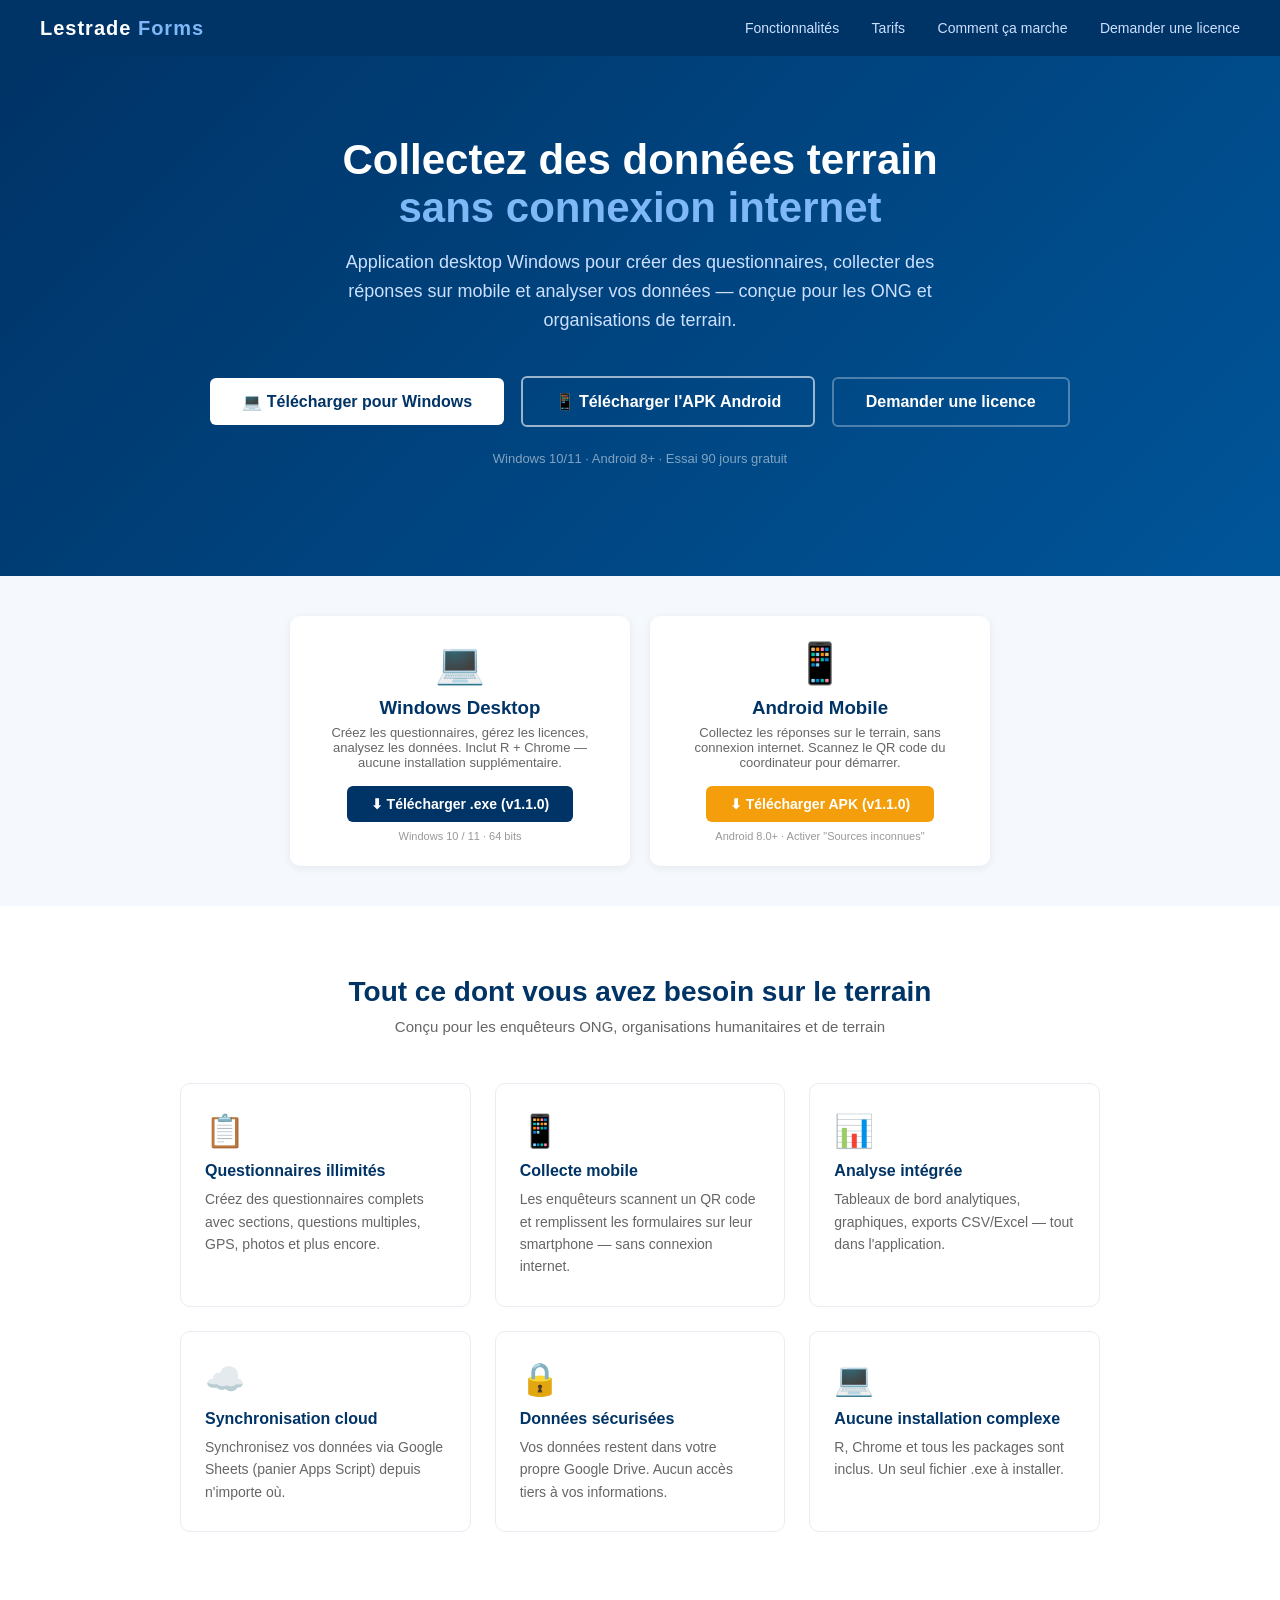
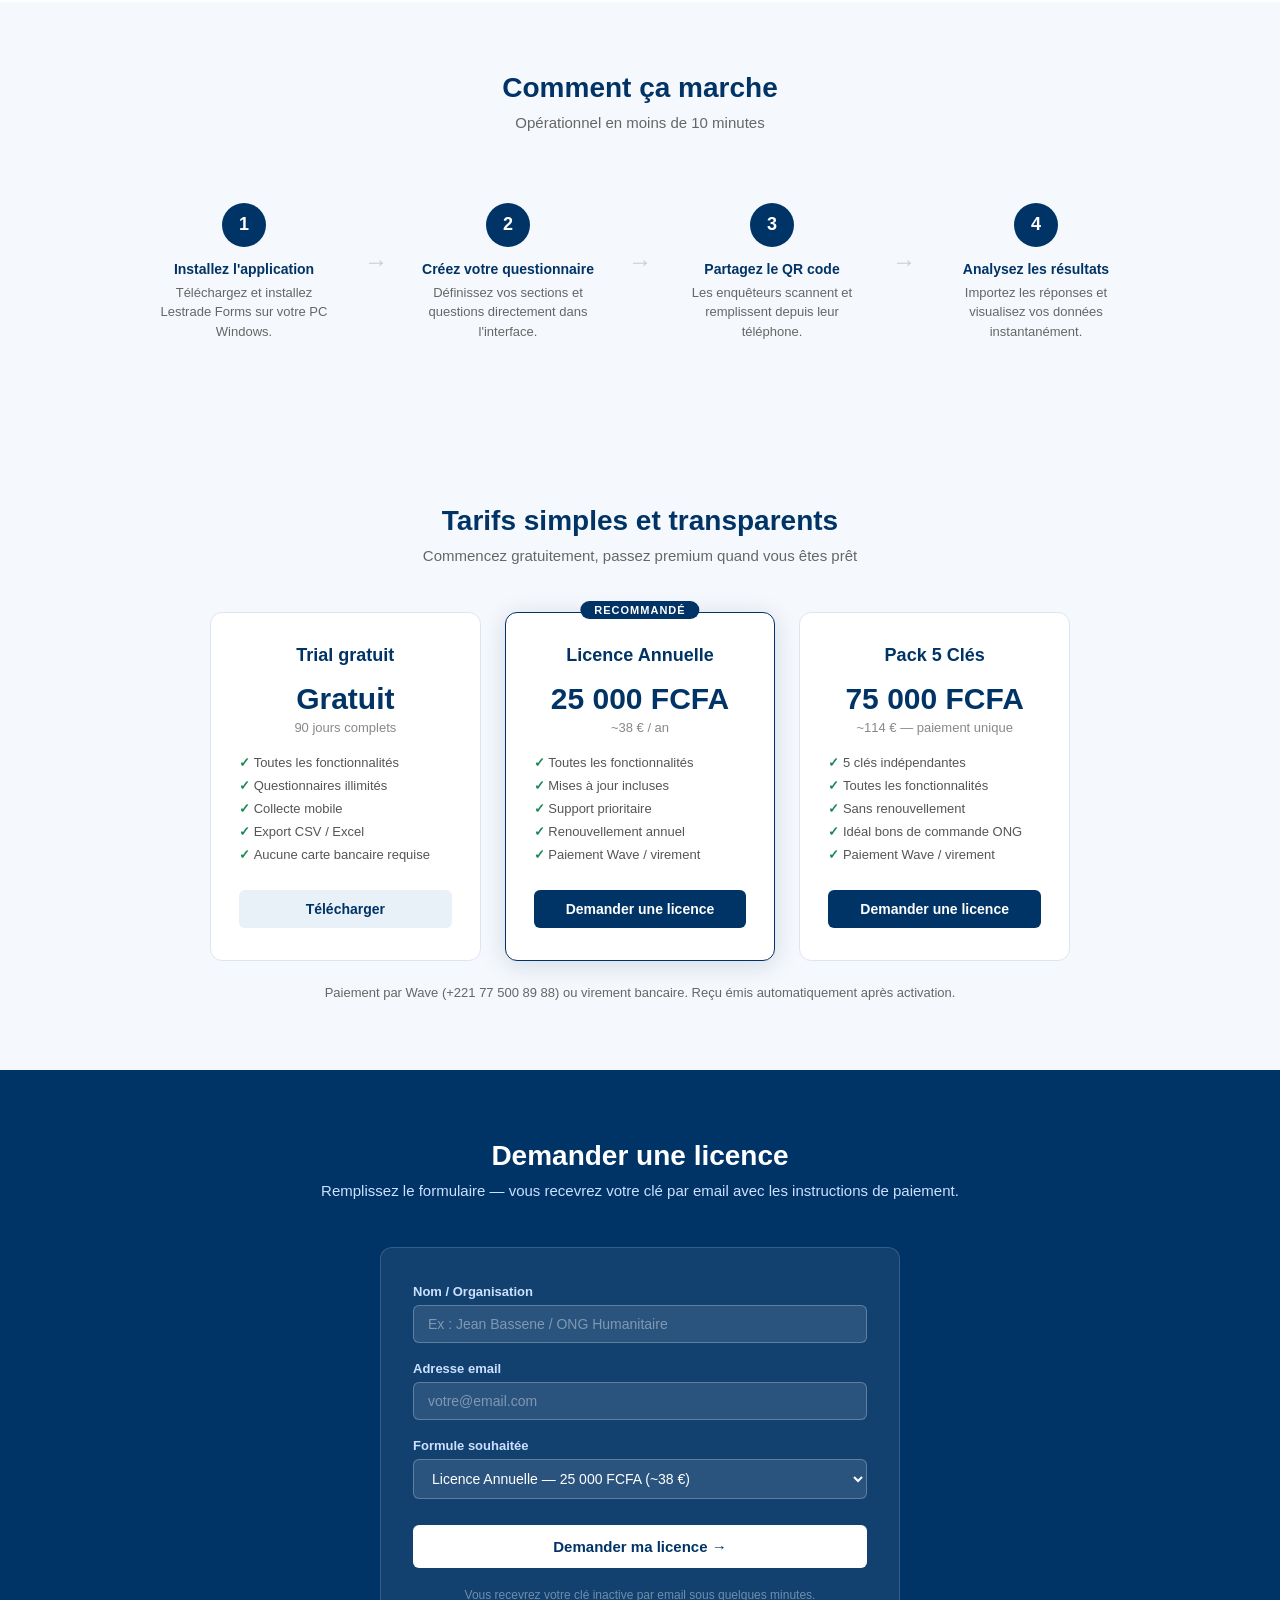
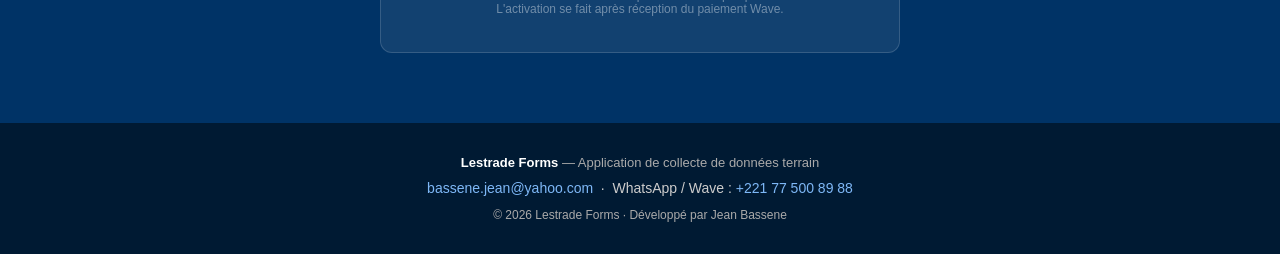
==== docs/index.html @ d53dbed3 "fix: URL Apps Script → lestradeforms@gmail.com (emails depuis compte dédié)" ====
<!DOCTYPE html>
<html lang="fr">
<head>
  <meta charset="UTF-8" />
  <meta name="viewport" content="width=device-width, initial-scale=1.0" />
  <title>Lestrade Forms — Collecte de données terrain</title>
  <style>
    * { box-sizing: border-box; margin: 0; padding: 0; }

    body {
      font-family: 'Segoe UI', Arial, sans-serif;
      color: #222;
      background: #fff;
    }

    /* ── NAV ── */
    nav {
      background: #003366;
      padding: 0 40px;
      display: flex;
      align-items: center;
      justify-content: space-between;
      height: 56px;
      position: sticky;
      top: 0;
      z-index: 100;
    }
    .nav-brand { color: #fff; font-size: 20px; font-weight: 700; letter-spacing: 1px; }
    .nav-brand em { color: #7eb8f7; font-style: normal; }
    .nav-links a {
      color: #cce0ff;
      text-decoration: none;
      margin-left: 28px;
      font-size: 14px;
      transition: color .2s;
    }
    .nav-links a:hover { color: #fff; }

    /* ── HERO ── */
    .hero {
      background: linear-gradient(135deg, #003366 0%, #005599 100%);
      color: #fff;
      padding: 80px 40px 70px;
      text-align: center;
    }
    .hero h1 { font-size: 42px; font-weight: 800; margin-bottom: 16px; }
    .hero h1 span { color: #7eb8f7; }
    .hero p  { font-size: 18px; color: #cce0ff; max-width: 600px; margin: 0 auto 36px; line-height: 1.6; }
    .btn-hero {
      display: inline-block;
      background: #fff;
      color: #003366;
      font-weight: 700;
      font-size: 16px;
      padding: 14px 32px;
      border-radius: 6px;
      text-decoration: none;
      margin: 6px;
      transition: transform .15s, box-shadow .15s;
    }
    .btn-hero:hover { transform: translateY(-2px); box-shadow: 0 6px 20px rgba(0,0,0,0.2); }
    .btn-hero.outline {
      background: transparent;
      color: #fff;
      border: 2px solid rgba(255,255,255,0.6);
    }
    .btn-hero.outline:hover { border-color: #fff; }

    /* ── SECTIONS ── */
    section { padding: 70px 40px; max-width: 1000px; margin: 0 auto; }
    .section-title {
      font-size: 28px;
      font-weight: 700;
      color: #003366;
      margin-bottom: 10px;
      text-align: center;
    }
    .section-sub {
      text-align: center;
      color: #666;
      margin-bottom: 48px;
      font-size: 15px;
    }

    /* ── FEATURES ── */
    .features-grid {
      display: grid;
      grid-template-columns: repeat(auto-fit, minmax(250px, 1fr));
      gap: 24px;
    }
    .feature-card {
      border: 1px solid #e8edf3;
      border-radius: 10px;
      padding: 28px 24px;
      transition: box-shadow .2s;
    }
    .feature-card:hover { box-shadow: 0 4px 20px rgba(0,51,102,0.1); }
    .feature-icon { font-size: 32px; margin-bottom: 12px; }
    .feature-card h3 { font-size: 16px; color: #003366; margin-bottom: 8px; }
    .feature-card p  { font-size: 14px; color: #666; line-height: 1.6; }

    /* ── PRICING ── */
    .pricing-wrap { background: #f5f8fc; padding: 70px 40px; }
    .pricing-grid {
      display: grid;
      grid-template-columns: repeat(auto-fit, minmax(240px, 1fr));
      gap: 24px;
      max-width: 860px;
      margin: 0 auto;
    }
    .price-card {
      background: #fff;
      border: 1px solid #dde5f0;
      border-radius: 12px;
      padding: 32px 28px;
      text-align: center;
      position: relative;
    }
    .price-card.featured {
      border-color: #003366;
      box-shadow: 0 4px 24px rgba(0,51,102,0.15);
    }
    .badge-pop {
      position: absolute;
      top: -12px;
      left: 50%;
      transform: translateX(-50%);
      background: #003366;
      color: #fff;
      font-size: 11px;
      font-weight: 700;
      padding: 3px 14px;
      border-radius: 20px;
      letter-spacing: 1px;
    }
    .price-card h3 { font-size: 18px; color: #003366; margin-bottom: 8px; }
    .price-amount {
      font-size: 30px;
      font-weight: 800;
      color: #003366;
      margin: 16px 0 4px;
    }
    .price-eur { font-size: 13px; color: #888; margin-bottom: 16px; }
    .price-card ul { list-style: none; text-align: left; margin: 16px 0 24px; }
    .price-card ul li { font-size: 13px; color: #555; padding: 4px 0; }
    .price-card ul li::before { content: "✓  "; color: #198754; font-weight: 700; }
    .btn-price {
      display: block;
      background: #003366;
      color: #fff;
      padding: 11px 0;
      border-radius: 6px;
      text-decoration: none;
      font-weight: 600;
      font-size: 14px;
      transition: background .2s;
    }
    .btn-price:hover { background: #005599; }
    .btn-price.light {
      background: #e8f0f8;
      color: #003366;
    }
    .btn-price.light:hover { background: #d0e2f5; }

    /* ── FORM ── */
    .form-wrap {
      background: #003366;
      padding: 70px 40px;
      color: #fff;
    }
    .form-wrap .section-title { color: #fff; }
    .form-wrap .section-sub   { color: #cce0ff; }
    .form-box {
      max-width: 520px;
      margin: 0 auto;
      background: rgba(255,255,255,0.07);
      border: 1px solid rgba(255,255,255,0.15);
      border-radius: 12px;
      padding: 36px 32px;
    }
    .form-group { margin-bottom: 18px; }
    .form-group label {
      display: block;
      font-size: 13px;
      font-weight: 600;
      color: #cce0ff;
      margin-bottom: 6px;
    }
    .form-group input,
    .form-group select {
      width: 100%;
      padding: 10px 14px;
      border-radius: 6px;
      border: 1px solid rgba(255,255,255,0.25);
      background: rgba(255,255,255,0.1);
      color: #fff;
      font-size: 14px;
      outline: none;
      transition: border .2s;
    }
    .form-group input::placeholder { color: rgba(255,255,255,0.4); }
    .form-group input:focus,
    .form-group select:focus { border-color: #7eb8f7; }
    .form-group select option { color: #222; background: #fff; }
    .btn-submit {
      width: 100%;
      padding: 13px;
      background: #fff;
      color: #003366;
      font-weight: 700;
      font-size: 15px;
      border: none;
      border-radius: 6px;
      cursor: pointer;
      margin-top: 8px;
      transition: transform .15s, box-shadow .15s;
    }
    .btn-submit:hover { transform: translateY(-1px); box-shadow: 0 4px 16px rgba(0,0,0,0.2); }
    .btn-submit:disabled { opacity: 0.6; cursor: not-allowed; transform: none; }
    .form-msg {
      margin-top: 16px;
      padding: 12px 16px;
      border-radius: 6px;
      font-size: 14px;
      display: none;
    }
    .form-msg.success { background: rgba(25,135,84,0.3); border: 1px solid #198754; color: #a3d9b8; }
    .form-msg.error   { background: rgba(220,53,69,0.3);  border: 1px solid #dc3545; color: #f5a8af; }

    /* ── HOW IT WORKS ── */
    .steps { display: flex; gap: 16px; flex-wrap: wrap; justify-content: center; }
    .step {
      flex: 1;
      min-width: 180px;
      max-width: 220px;
      text-align: center;
      padding: 24px 16px;
    }
    .step-num {
      width: 44px; height: 44px;
      background: #003366;
      color: #fff;
      border-radius: 50%;
      font-weight: 800;
      font-size: 18px;
      display: flex;
      align-items: center;
      justify-content: center;
      margin: 0 auto 14px;
    }
    .step h4 { font-size: 14px; color: #003366; margin-bottom: 6px; }
    .step p  { font-size: 13px; color: #666; line-height: 1.5; }
    .step-arrow { align-self: center; font-size: 24px; color: #ccc; margin-top: -20px; }

    /* ── FOOTER ── */
    footer {
      background: #001a33;
      color: #aaa;
      text-align: center;
      padding: 32px 40px;
      font-size: 13px;
    }
    footer a { color: #7eb8f7; text-decoration: none; }
    footer .contact { margin-top: 10px; font-size: 14px; color: #ccc; }

    @media (max-width: 600px) {
      .hero h1 { font-size: 28px; }
      .nav-links { display: none; }
      section { padding: 50px 20px; }
      .form-wrap, .pricing-wrap { padding: 50px 20px; }
    }
  </style>
</head>
<body>

<!-- NAV -->
<nav>
  <div class="nav-brand">Lestrade<em> Forms</em></div>
  <div class="nav-links">
    <a href="#fonctionnalites">Fonctionnalités</a>
    <a href="#tarifs">Tarifs</a>
    <a href="#comment">Comment ça marche</a>
    <a href="#licence">Demander une licence</a>
  </div>
</nav>

<!-- HERO -->
<div class="hero">
  <h1>Collectez des données terrain<br><span>sans connexion internet</span></h1>
  <p>Application desktop Windows pour créer des questionnaires, collecter des réponses sur mobile et analyser vos données — conçue pour les ONG et organisations de terrain.</p>
  <a href="https://github.com/Jean-bassene/lestrade-forms/releases/download/v1.1.0/Lestrade_Forms_Setup_v1.1.0.exe" class="btn-hero">
    💻 Télécharger pour Windows
  </a>
  <a href="https://github.com/Jean-bassene/lestrade-forms/releases/download/v1.1.0/lestrade_forms_v1.1.0.apk" class="btn-hero outline">
    📱 Télécharger l'APK Android
  </a>
  <a href="#licence" class="btn-hero outline" style="border-color:rgba(255,255,255,0.3);">Demander une licence</a>
  <p style="margin-top:16px; font-size:13px; color:rgba(255,255,255,0.5);">Windows 10/11 · Android 8+ · Essai 90 jours gratuit</p>
</div>

<!-- TELECHARGEMENTS -->
<div style="background:#f5f8fc; padding:40px;" id="telechargement">
  <div style="max-width:700px; margin:0 auto; display:flex; gap:20px; flex-wrap:wrap; justify-content:center;">
    <div style="flex:1; min-width:280px; background:#fff; border-radius:10px; padding:24px; box-shadow:0 2px 8px rgba(0,0,0,0.07); text-align:center;">
      <div style="font-size:40px; margin-bottom:10px;">💻</div>
      <h3 style="color:#003366; margin-bottom:6px;">Windows Desktop</h3>
      <p style="font-size:13px; color:#666; margin-bottom:16px;">Créez les questionnaires, gérez les licences, analysez les données. Inclut R + Chrome — aucune installation supplémentaire.</p>
      <a href="https://github.com/Jean-bassene/lestrade-forms/releases/download/v1.1.0/Lestrade_Forms_Setup_v1.1.0.exe"
         style="display:inline-block; background:#003366; color:#fff; padding:10px 24px; border-radius:6px; text-decoration:none; font-weight:600; font-size:14px;">
        ⬇ Télécharger .exe (v1.1.0)
      </a>
      <p style="font-size:11px; color:#999; margin-top:8px;">Windows 10 / 11 · 64 bits</p>
    </div>
    <div style="flex:1; min-width:280px; background:#fff; border-radius:10px; padding:24px; box-shadow:0 2px 8px rgba(0,0,0,0.07); text-align:center;">
      <div style="font-size:40px; margin-bottom:10px;">📱</div>
      <h3 style="color:#003366; margin-bottom:6px;">Android Mobile</h3>
      <p style="font-size:13px; color:#666; margin-bottom:16px;">Collectez les réponses sur le terrain, sans connexion internet. Scannez le QR code du coordinateur pour démarrer.</p>
      <a href="https://github.com/Jean-bassene/lestrade-forms/releases/download/v1.1.0/lestrade_forms_v1.1.0.apk"
         style="display:inline-block; background:#F59E0B; color:#fff; padding:10px 24px; border-radius:6px; text-decoration:none; font-weight:600; font-size:14px;">
        ⬇ Télécharger APK (v1.1.0)
      </a>
      <p style="font-size:11px; color:#999; margin-top:8px;">Android 8.0+ · Activer "Sources inconnues"</p>
    </div>
  </div>
</div>

<!-- FONCTIONNALITES -->
<section id="fonctionnalites">
  <h2 class="section-title">Tout ce dont vous avez besoin sur le terrain</h2>
  <p class="section-sub">Conçu pour les enquêteurs ONG, organisations humanitaires et de terrain</p>
  <div class="features-grid">
    <div class="feature-card">
      <div class="feature-icon">📋</div>
      <h3>Questionnaires illimités</h3>
      <p>Créez des questionnaires complets avec sections, questions multiples, GPS, photos et plus encore.</p>
    </div>
    <div class="feature-card">
      <div class="feature-icon">📱</div>
      <h3>Collecte mobile</h3>
      <p>Les enquêteurs scannent un QR code et remplissent les formulaires sur leur smartphone — sans connexion internet.</p>
    </div>
    <div class="feature-card">
      <div class="feature-icon">📊</div>
      <h3>Analyse intégrée</h3>
      <p>Tableaux de bord analytiques, graphiques, exports CSV/Excel — tout dans l'application.</p>
    </div>
    <div class="feature-card">
      <div class="feature-icon">☁️</div>
      <h3>Synchronisation cloud</h3>
      <p>Synchronisez vos données via Google Sheets (panier Apps Script) depuis n'importe où.</p>
    </div>
    <div class="feature-card">
      <div class="feature-icon">🔒</div>
      <h3>Données sécurisées</h3>
      <p>Vos données restent dans votre propre Google Drive. Aucun accès tiers à vos informations.</p>
    </div>
    <div class="feature-card">
      <div class="feature-icon">💻</div>
      <h3>Aucune installation complexe</h3>
      <p>R, Chrome et tous les packages sont inclus. Un seul fichier .exe à installer.</p>
    </div>
  </div>
</section>

<!-- COMMENT CA MARCHE -->
<div style="background:#f5f8fc; padding: 70px 40px;" id="comment">
  <div style="max-width:1000px; margin:0 auto;">
    <h2 class="section-title">Comment ça marche</h2>
    <p class="section-sub">Opérationnel en moins de 10 minutes</p>
    <div class="steps">
      <div class="step">
        <div class="step-num">1</div>
        <h4>Installez l'application</h4>
        <p>Téléchargez et installez Lestrade Forms sur votre PC Windows.</p>
      </div>
      <div class="step-arrow">→</div>
      <div class="step">
        <div class="step-num">2</div>
        <h4>Créez votre questionnaire</h4>
        <p>Définissez vos sections et questions directement dans l'interface.</p>
      </div>
      <div class="step-arrow">→</div>
      <div class="step">
        <div class="step-num">3</div>
        <h4>Partagez le QR code</h4>
        <p>Les enquêteurs scannent et remplissent depuis leur téléphone.</p>
      </div>
      <div class="step-arrow">→</div>
      <div class="step">
        <div class="step-num">4</div>
        <h4>Analysez les résultats</h4>
        <p>Importez les réponses et visualisez vos données instantanément.</p>
      </div>
    </div>
  </div>
</div>

<!-- TARIFS -->
<div class="pricing-wrap" id="tarifs">
  <div style="max-width:1000px; margin:0 auto;">
    <h2 class="section-title" style="color:#003366;">Tarifs simples et transparents</h2>
    <p class="section-sub">Commencez gratuitement, passez premium quand vous êtes prêt</p>
    <div class="pricing-grid">

      <div class="price-card">
        <h3>Trial gratuit</h3>
        <div class="price-amount">Gratuit</div>
        <div class="price-eur">90 jours complets</div>
        <ul>
          <li>Toutes les fonctionnalités</li>
          <li>Questionnaires illimités</li>
          <li>Collecte mobile</li>
          <li>Export CSV / Excel</li>
          <li>Aucune carte bancaire requise</li>
        </ul>
        <a href="https://github.com/Jean-bassene/lestrade-forms/releases/latest" class="btn-price light">
          Télécharger
        </a>
      </div>

      <div class="price-card featured">
        <div class="badge-pop">RECOMMANDÉ</div>
        <h3>Licence Annuelle</h3>
        <div class="price-amount">25 000 FCFA</div>
        <div class="price-eur">~38 € / an</div>
        <ul>
          <li>Toutes les fonctionnalités</li>
          <li>Mises à jour incluses</li>
          <li>Support prioritaire</li>
          <li>Renouvellement annuel</li>
          <li>Paiement Wave / virement</li>
        </ul>
        <a href="#licence" class="btn-price">Demander une licence</a>
      </div>

      <div class="price-card">
        <h3>Pack 5 Clés</h3>
        <div class="price-amount">75 000 FCFA</div>
        <div class="price-eur">~114 € — paiement unique</div>
        <ul>
          <li>5 clés indépendantes</li>
          <li>Toutes les fonctionnalités</li>
          <li>Sans renouvellement</li>
          <li>Idéal bons de commande ONG</li>
          <li>Paiement Wave / virement</li>
        </ul>
        <a href="#licence" class="btn-price">Demander une licence</a>
      </div>

    </div>
    <p style="text-align:center; margin-top:24px; font-size:13px; color:#666;">
      Paiement par Wave (+221 77 500 89 88) ou virement bancaire.
      Reçu émis automatiquement après activation.
    </p>
  </div>
</div>

<!-- FORMULAIRE DEMANDE LICENCE -->
<div class="form-wrap" id="licence">
  <h2 class="section-title">Demander une licence</h2>
  <p class="section-sub">Remplissez le formulaire — vous recevrez votre clé par email avec les instructions de paiement.</p>
  <div class="form-box">
    <form id="licence-form">
      <div class="form-group">
        <label>Nom / Organisation</label>
        <input type="text" id="f-nom" placeholder="Ex : Jean Bassene / ONG Humanitaire" required />
      </div>
      <div class="form-group">
        <label>Adresse email</label>
        <input type="email" id="f-email" placeholder="votre@email.com" required />
      </div>
      <div class="form-group">
        <label>Formule souhaitée</label>
        <select id="f-formule">
          <option value="annuel">Licence Annuelle — 25 000 FCFA (~38 €)</option>
          <option value="permanent">Pack 5 Clés — 75 000 FCFA (~114 €)</option>
        </select>
      </div>
      <button type="submit" class="btn-submit" id="btn-submit">
        Demander ma licence →
      </button>
      <div class="form-msg" id="form-msg"></div>
    </form>
    <p style="margin-top:20px; font-size:12px; color:rgba(255,255,255,0.4); text-align:center;">
      Vous recevrez votre clé inactive par email sous quelques minutes.<br>
      L'activation se fait après réception du paiement Wave.
    </p>
  </div>
</div>

<!-- FOOTER -->
<footer>
  <div><strong style="color:#fff;">Lestrade Forms</strong> — Application de collecte de données terrain</div>
  <div class="contact">
    <a href="mailto:bassene.jean@yahoo.com">bassene.jean@yahoo.com</a>
    &nbsp;·&nbsp;
    WhatsApp / Wave : <a href="tel:+221775008988">+221 77 500 89 88</a>
  </div>
  <div style="margin-top:12px; font-size:12px;">
    &copy; 2026 Lestrade Forms · Développé par Jean Bassene
  </div>
</footer>

<script>
  var PANIER_URL = "https://script.google.com/macros/s/AKfycbwB0Ov4vKe-m-8wWiLifF8Bn1VO2RHVs9KIKXJmsncmmjNjnl-Ufw13t4qhA-7MnunQ/exec";

  document.getElementById("licence-form").addEventListener("submit", function(e) {
    e.preventDefault();

    var nom     = document.getElementById("f-nom").value.trim();
    var email   = document.getElementById("f-email").value.trim();
    var formule = document.getElementById("f-formule").value;
    var btn     = document.getElementById("btn-submit");
    var msg     = document.getElementById("form-msg");

    btn.disabled    = true;
    btn.textContent = "Envoi en cours...";
    msg.style.display = "none";

    // Apps Script ne supporte pas les requêtes CORS POST directement
    // On passe par un iframe trick avec un form GET encodé en paramètre
    var params = new URLSearchParams({
      action:  "request_licence",
      nom:     nom,
      email:   email,
      formule: formule
    });

    fetch(PANIER_URL + "?" + params.toString(), {
      method: "GET",
      mode:   "no-cors"
    })
    .then(function() {
      msg.className       = "form-msg success";
      msg.textContent     = "✓ Demande envoyée ! Vérifiez votre email dans quelques minutes (y compris les spams).";
      msg.style.display   = "block";
      btn.textContent     = "Demande envoyée ✓";
      document.getElementById("f-nom").value   = "";
      document.getElementById("f-email").value = "";
    })
    .catch(function() {
      msg.className     = "form-msg error";
      msg.textContent   = "Erreur réseau. Contactez-nous directement : bassene.jean@yahoo.com";
      msg.style.display = "block";
      btn.disabled      = false;
      btn.textContent   = "Demander ma licence →";
    });
  });
</script>
</body>
</html>
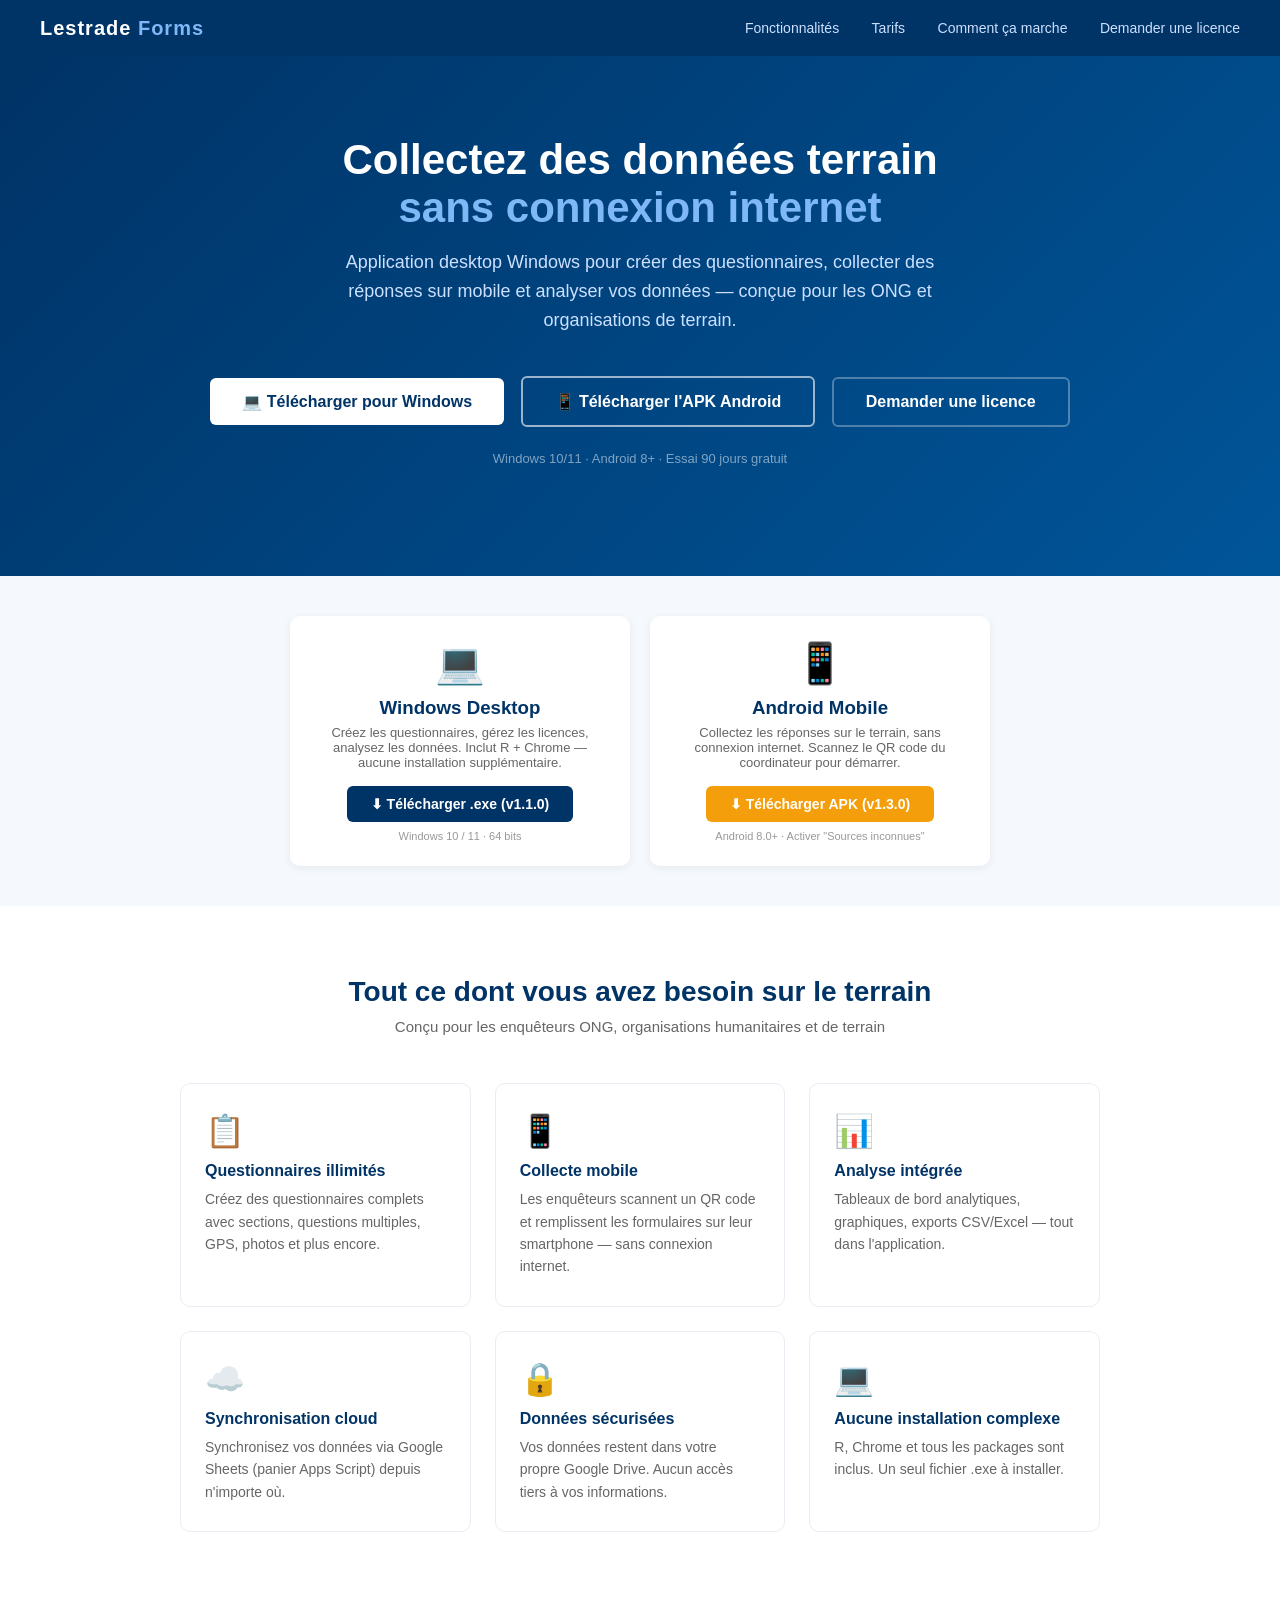
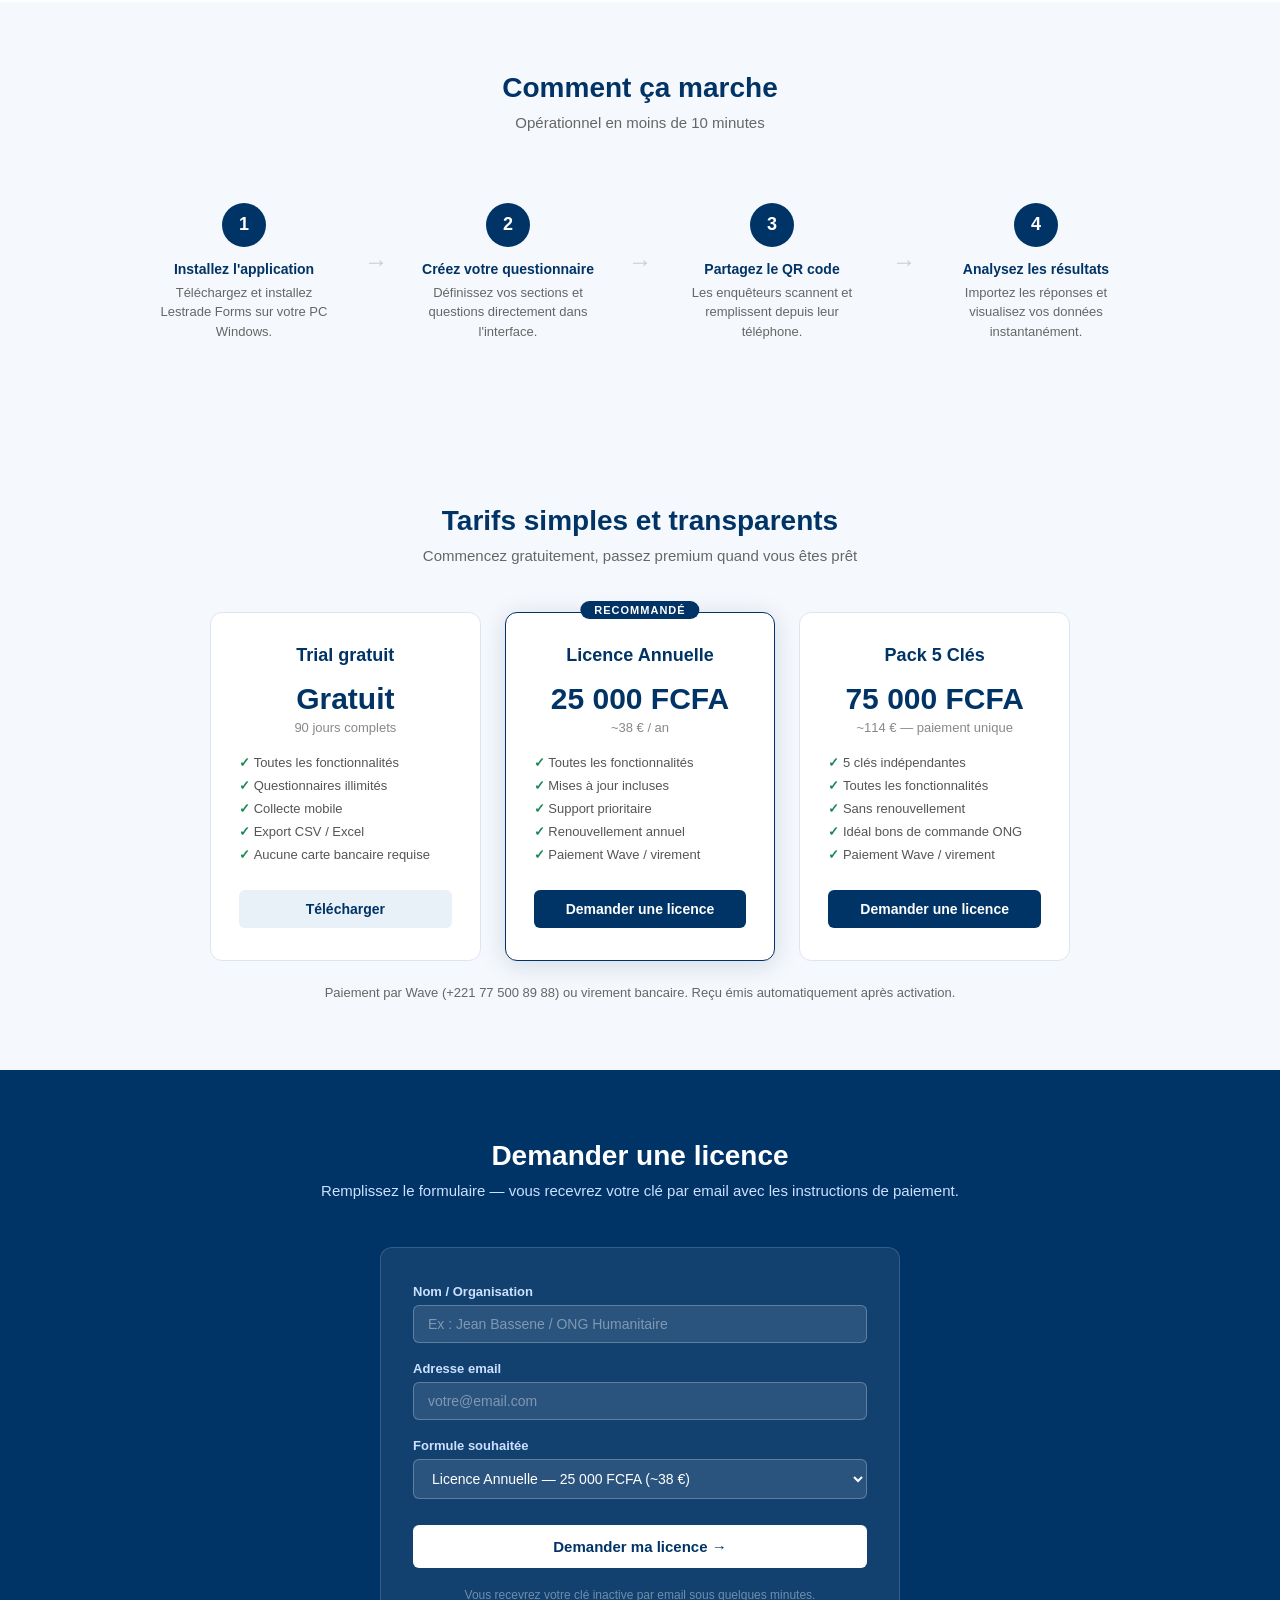
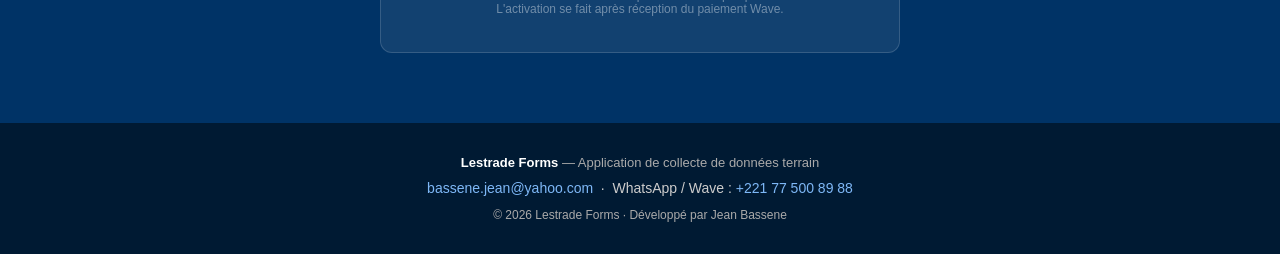
==== commit cc5d6b99: "feat: v1.3.0 — desktop v2 (licences, admin auth, IA analytics, backup) + mobile i18n Desktop Python/" ====
--- a/docs/index.html
+++ b/docs/index.html
@@ -291,7 +291,7 @@
   <a href="https://github.com/Jean-bassene/lestrade-forms/releases/download/v1.1.0/Lestrade_Forms_Setup_v1.1.0.exe" class="btn-hero">
     💻 Télécharger pour Windows
   </a>
-  <a href="https://github.com/Jean-bassene/lestrade-forms/releases/download/v1.1.0/lestrade_forms_v1.1.0.apk" class="btn-hero outline">
+  <a href="https://github.com/Jean-bassene/lestrade-forms/releases/download/v1.3.0/lestrade_forms_v1.3.0.apk" class="btn-hero outline">
     📱 Télécharger l'APK Android
   </a>
   <a href="#licence" class="btn-hero outline" style="border-color:rgba(255,255,255,0.3);">Demander une licence</a>
@@ -315,9 +315,9 @@
       <div style="font-size:40px; margin-bottom:10px;">📱</div>
       <h3 style="color:#003366; margin-bottom:6px;">Android Mobile</h3>
       <p style="font-size:13px; color:#666; margin-bottom:16px;">Collectez les réponses sur le terrain, sans connexion internet. Scannez le QR code du coordinateur pour démarrer.</p>
-      <a href="https://github.com/Jean-bassene/lestrade-forms/releases/download/v1.1.0/lestrade_forms_v1.1.0.apk"
+      <a href="https://github.com/Jean-bassene/lestrade-forms/releases/download/v1.3.0/lestrade_forms_v1.3.0.apk"
          style="display:inline-block; background:#F59E0B; color:#fff; padding:10px 24px; border-radius:6px; text-decoration:none; font-weight:600; font-size:14px;">
-        ⬇ Télécharger APK (v1.1.0)
+        ⬇ Télécharger APK (v1.3.0)
       </a>
       <p style="font-size:11px; color:#999; margin-top:8px;">Android 8.0+ · Activer "Sources inconnues"</p>
     </div>
@@ -502,7 +502,7 @@
 </footer>
 
 <script>
-  var PANIER_URL = "https://script.google.com/macros/s/AKfycbwB0Ov4vKe-m-8wWiLifF8Bn1VO2RHVs9KIKXJmsncmmjNjnl-Ufw13t4qhA-7MnunQ/exec";
+  var PANIER_URL = "https://script.google.com/macros/s/AKfycbxJQx5p3EnMPvB_fLt9ZiQnlM3c_DMMt3ghiZtHB4SgyYpXBVi6Y2XDl-l4irYPlB91/exec";
 
   document.getElementById("licence-form").addEventListener("submit", function(e) {
     e.preventDefault();
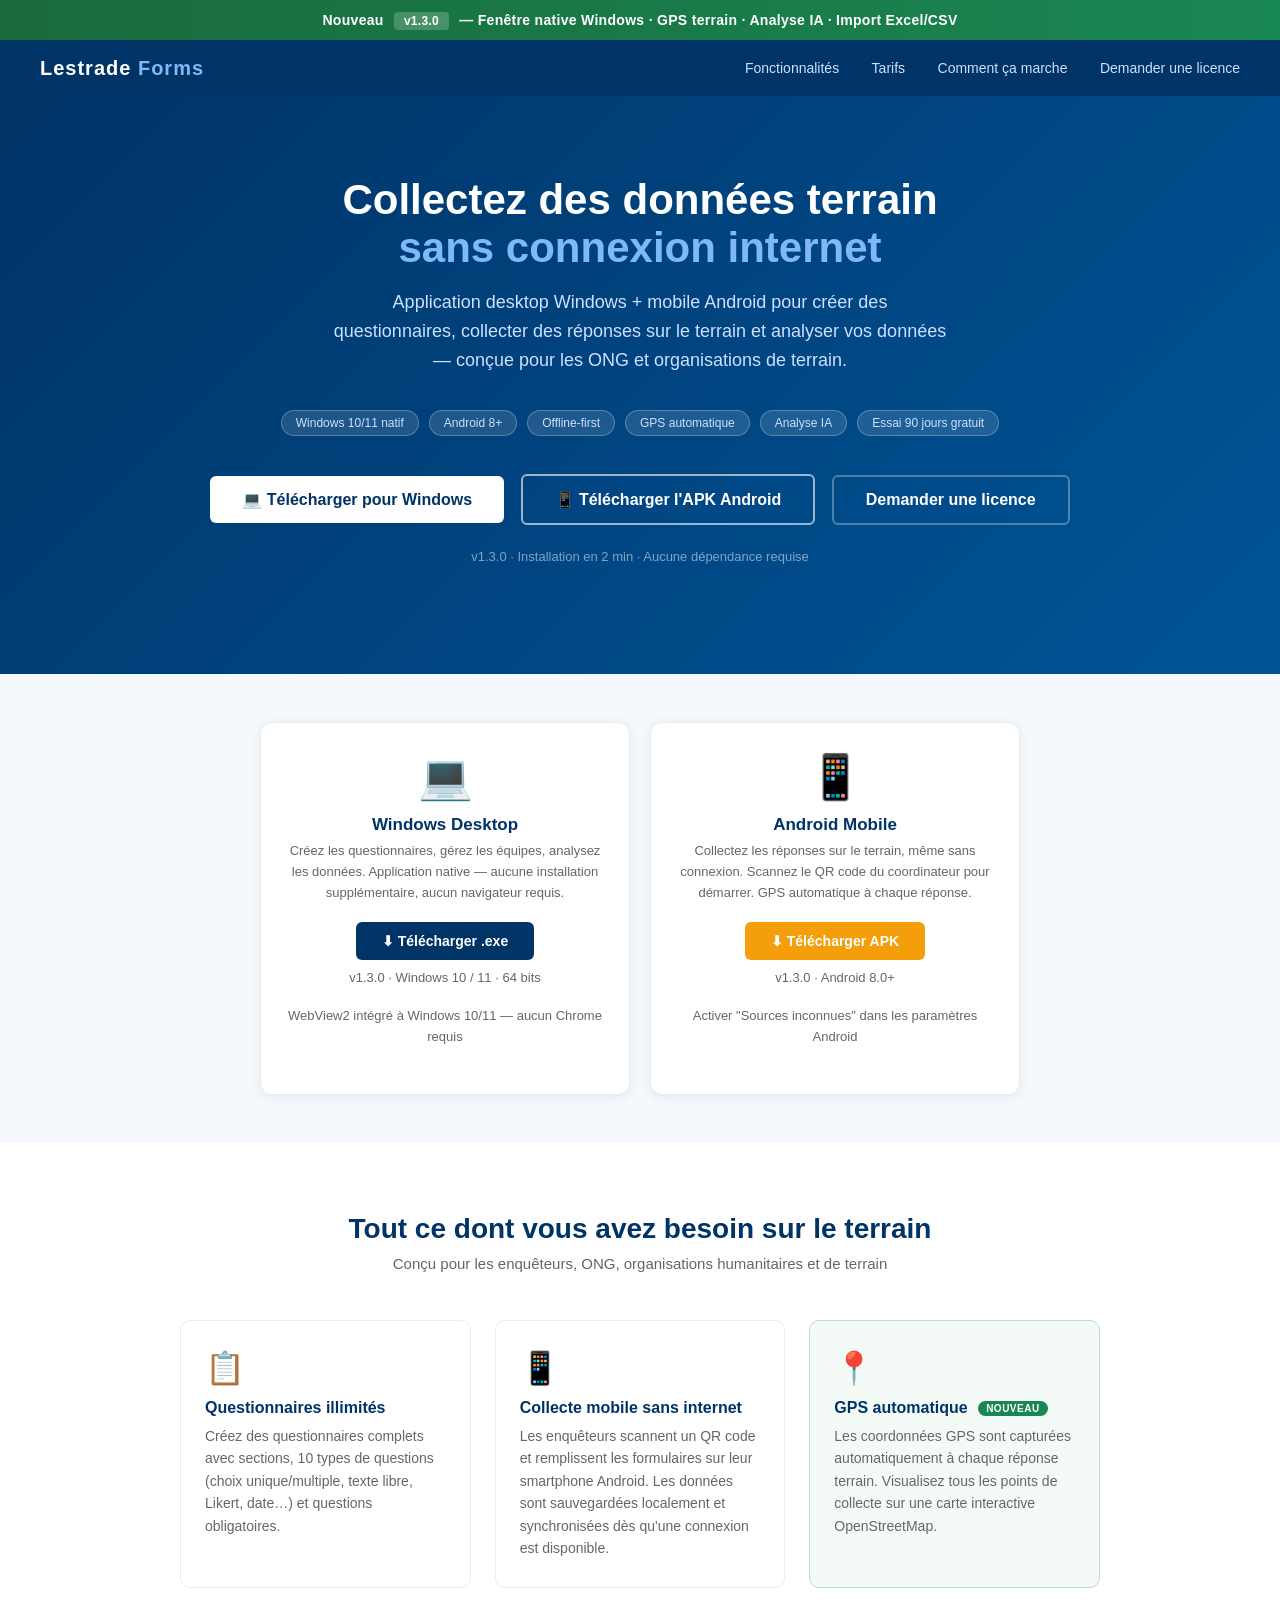
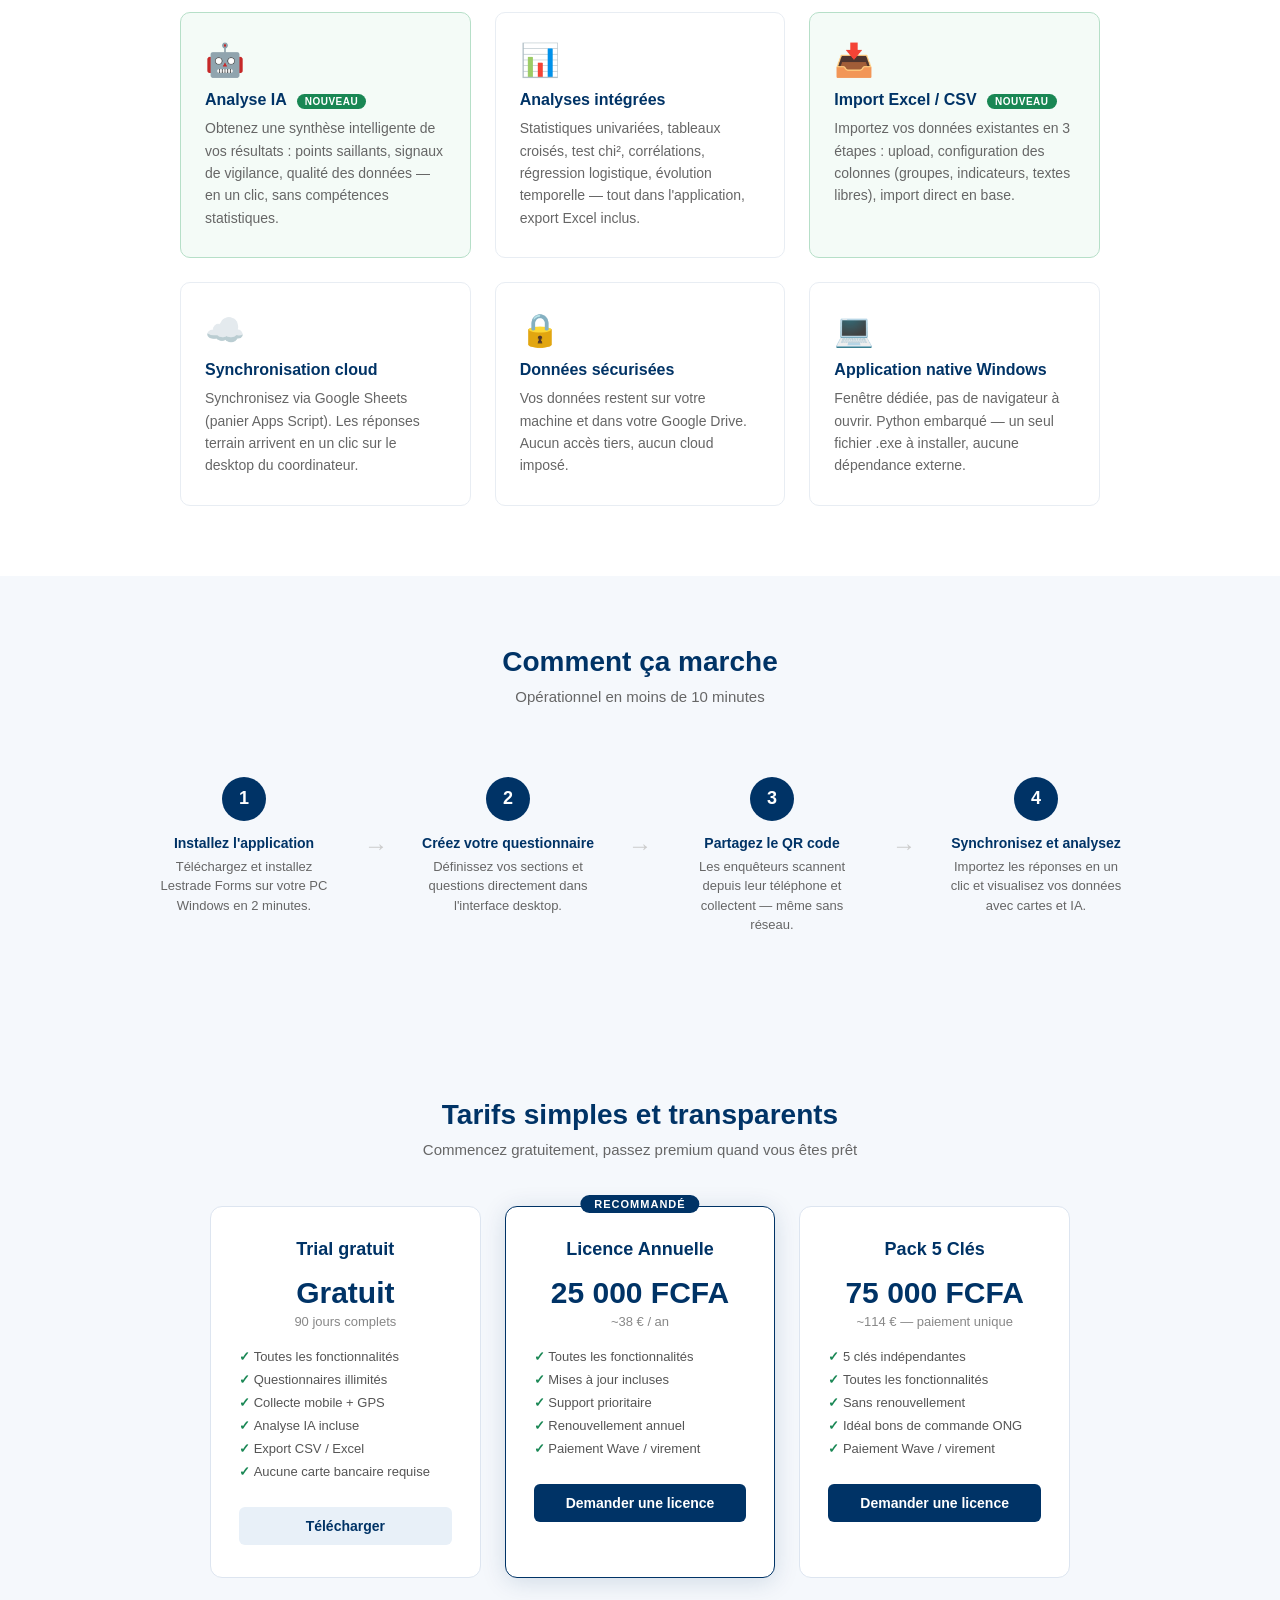
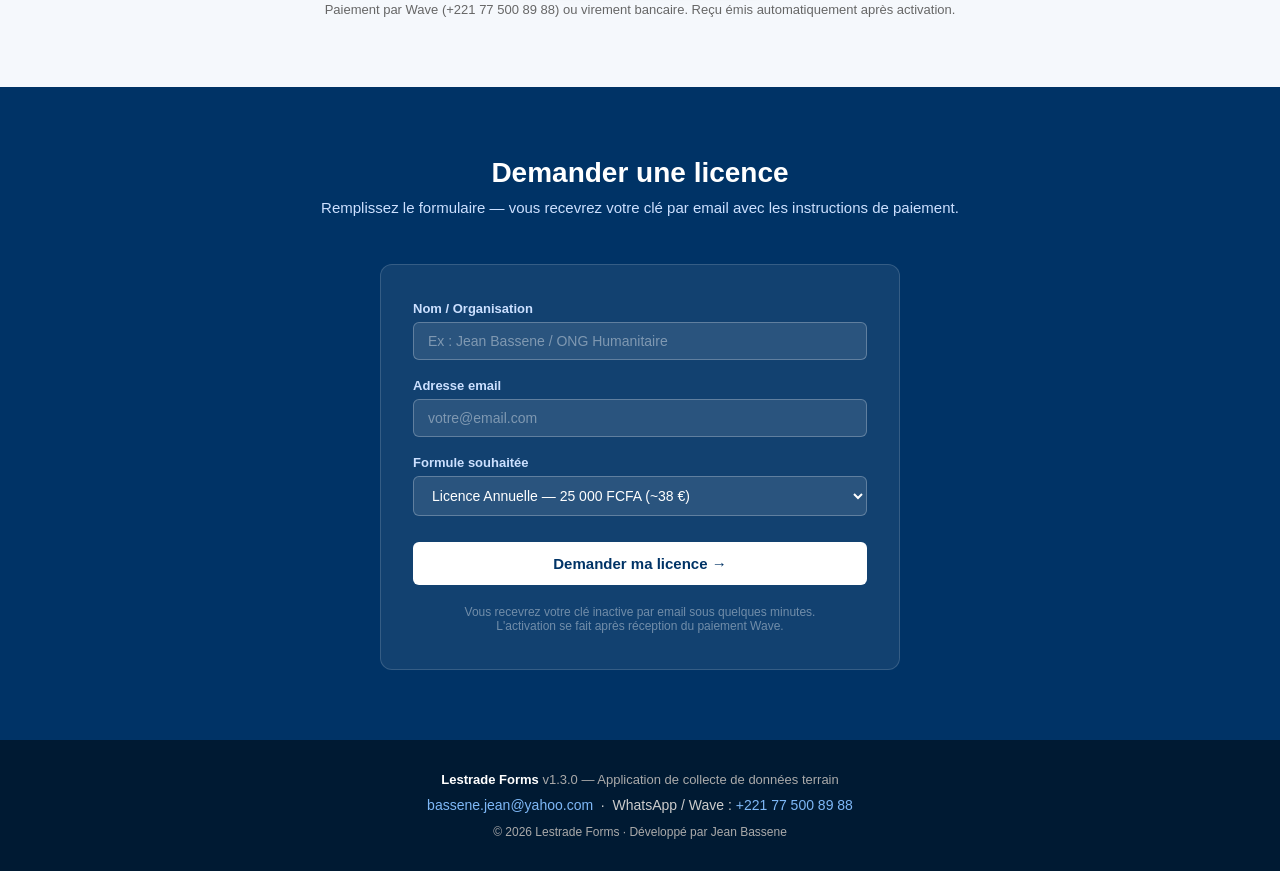
==== commit a835ca4c: "feat: landing page v1.3.0 — desktop natif, GPS, IA, import Excel - Lien téléchargement Windows mis à" ====
--- a/docs/index.html
+++ b/docs/index.html
@@ -45,7 +45,16 @@
     }
     .hero h1 { font-size: 42px; font-weight: 800; margin-bottom: 16px; }
     .hero h1 span { color: #7eb8f7; }
-    .hero p  { font-size: 18px; color: #cce0ff; max-width: 600px; margin: 0 auto 36px; line-height: 1.6; }
+    .hero p  { font-size: 18px; color: #cce0ff; max-width: 620px; margin: 0 auto 36px; line-height: 1.6; }
+    .hero-badges { display: flex; justify-content: center; gap: 10px; flex-wrap: wrap; margin-bottom: 32px; }
+    .hero-badge {
+      background: rgba(255,255,255,0.12);
+      border: 1px solid rgba(255,255,255,0.25);
+      color: #cce0ff;
+      font-size: 12px;
+      padding: 5px 14px;
+      border-radius: 20px;
+    }
     .btn-hero {
       display: inline-block;
       background: #fff;
@@ -66,6 +75,18 @@
     }
     .btn-hero.outline:hover { border-color: #fff; }
 
+    /* ── BADGE NOUVEAUTES ── */
+    .new-banner {
+      background: linear-gradient(90deg, #1a6b3c, #198754);
+      color: #fff;
+      text-align: center;
+      padding: 12px 20px;
+      font-size: 14px;
+      font-weight: 600;
+      letter-spacing: 0.3px;
+    }
+    .new-banner span { background: rgba(255,255,255,0.2); border-radius: 4px; padding: 2px 10px; margin: 0 6px; font-size: 12px; }
+
     /* ── SECTIONS ── */
     section { padding: 70px 40px; max-width: 1000px; margin: 0 auto; }
     .section-title {
@@ -82,6 +103,44 @@
       font-size: 15px;
     }
 
+    /* ── DOWNLOADS ── */
+    .downloads-wrap { background: #f5f8fc; padding: 48px 40px; }
+    .downloads-grid {
+      max-width: 760px;
+      margin: 0 auto;
+      display: flex;
+      gap: 20px;
+      flex-wrap: wrap;
+      justify-content: center;
+    }
+    .dl-card {
+      flex: 1;
+      min-width: 300px;
+      background: #fff;
+      border-radius: 12px;
+      padding: 28px 24px;
+      box-shadow: 0 2px 12px rgba(0,0,0,0.07);
+      text-align: center;
+      border: 1px solid #e8edf3;
+    }
+    .dl-icon { font-size: 44px; margin-bottom: 12px; }
+    .dl-card h3 { color: #003366; margin-bottom: 6px; font-size: 17px; }
+    .dl-card p  { font-size: 13px; color: #666; margin-bottom: 18px; line-height: 1.6; }
+    .dl-version { font-size: 11px; color: #999; margin-top: 8px; }
+    .btn-dl {
+      display: inline-block;
+      padding: 11px 26px;
+      border-radius: 6px;
+      text-decoration: none;
+      font-weight: 600;
+      font-size: 14px;
+      transition: opacity .2s;
+    }
+    .btn-dl:hover { opacity: 0.88; }
+    .btn-dl-win  { background: #003366; color: #fff; }
+    .btn-dl-apk  { background: #F59E0B; color: #fff; }
+    .dl-note { font-size: 11px; color: #aaa; margin-top: 10px; }
+
     /* ── FEATURES ── */
     .features-grid {
       display: grid;
@@ -95,9 +154,22 @@
       transition: box-shadow .2s;
     }
     .feature-card:hover { box-shadow: 0 4px 20px rgba(0,51,102,0.1); }
+    .feature-card.new-feat { border-color: #b6dfc8; background: #f4fbf7; }
     .feature-icon { font-size: 32px; margin-bottom: 12px; }
     .feature-card h3 { font-size: 16px; color: #003366; margin-bottom: 8px; }
     .feature-card p  { font-size: 14px; color: #666; line-height: 1.6; }
+    .badge-new {
+      display: inline-block;
+      background: #198754;
+      color: #fff;
+      font-size: 10px;
+      font-weight: 700;
+      padding: 2px 8px;
+      border-radius: 10px;
+      margin-left: 6px;
+      vertical-align: middle;
+      letter-spacing: 0.5px;
+    }
 
     /* ── PRICING ── */
     .pricing-wrap { background: #f5f8fc; padding: 70px 40px; }
@@ -267,11 +339,16 @@
       .hero h1 { font-size: 28px; }
       .nav-links { display: none; }
       section { padding: 50px 20px; }
-      .form-wrap, .pricing-wrap { padding: 50px 20px; }
+      .form-wrap, .pricing-wrap, .downloads-wrap { padding: 50px 20px; }
     }
   </style>
 </head>
 <body>
+
+<!-- BANNIERE NOUVEAUTES -->
+<div class="new-banner">
+  Nouveau <span>v1.3.0</span> — Fenêtre native Windows · GPS terrain · Analyse IA · Import Excel/CSV
+</div>
 
 <!-- NAV -->
 <nav>
@@ -287,78 +364,116 @@
 <!-- HERO -->
 <div class="hero">
   <h1>Collectez des données terrain<br><span>sans connexion internet</span></h1>
-  <p>Application desktop Windows pour créer des questionnaires, collecter des réponses sur mobile et analyser vos données — conçue pour les ONG et organisations de terrain.</p>
-  <a href="https://github.com/Jean-bassene/lestrade-forms/releases/download/v1.1.0/Lestrade_Forms_Setup_v1.1.0.exe" class="btn-hero">
+  <p>Application desktop Windows + mobile Android pour créer des questionnaires, collecter des réponses sur le terrain et analyser vos données — conçue pour les ONG et organisations de terrain.</p>
+  <div class="hero-badges">
+    <span class="hero-badge">Windows 10/11 natif</span>
+    <span class="hero-badge">Android 8+</span>
+    <span class="hero-badge">Offline-first</span>
+    <span class="hero-badge">GPS automatique</span>
+    <span class="hero-badge">Analyse IA</span>
+    <span class="hero-badge">Essai 90 jours gratuit</span>
+  </div>
+  <a href="https://github.com/Jean-bassene/lestrade-forms/releases/download/v1.3.0/Lestrade_Forms_Setup_v1.3.0.exe" class="btn-hero">
     💻 Télécharger pour Windows
   </a>
   <a href="https://github.com/Jean-bassene/lestrade-forms/releases/download/v1.3.0/lestrade_forms_v1.3.0.apk" class="btn-hero outline">
     📱 Télécharger l'APK Android
   </a>
   <a href="#licence" class="btn-hero outline" style="border-color:rgba(255,255,255,0.3);">Demander une licence</a>
-  <p style="margin-top:16px; font-size:13px; color:rgba(255,255,255,0.5);">Windows 10/11 · Android 8+ · Essai 90 jours gratuit</p>
+  <p style="margin-top:16px; font-size:13px; color:rgba(255,255,255,0.5);">v1.3.0 · Installation en 2 min · Aucune dépendance requise</p>
 </div>
 
 <!-- TELECHARGEMENTS -->
-<div style="background:#f5f8fc; padding:40px;" id="telechargement">
-  <div style="max-width:700px; margin:0 auto; display:flex; gap:20px; flex-wrap:wrap; justify-content:center;">
-    <div style="flex:1; min-width:280px; background:#fff; border-radius:10px; padding:24px; box-shadow:0 2px 8px rgba(0,0,0,0.07); text-align:center;">
-      <div style="font-size:40px; margin-bottom:10px;">💻</div>
-      <h3 style="color:#003366; margin-bottom:6px;">Windows Desktop</h3>
-      <p style="font-size:13px; color:#666; margin-bottom:16px;">Créez les questionnaires, gérez les licences, analysez les données. Inclut R + Chrome — aucune installation supplémentaire.</p>
-      <a href="https://github.com/Jean-bassene/lestrade-forms/releases/download/v1.1.0/Lestrade_Forms_Setup_v1.1.0.exe"
-         style="display:inline-block; background:#003366; color:#fff; padding:10px 24px; border-radius:6px; text-decoration:none; font-weight:600; font-size:14px;">
-        ⬇ Télécharger .exe (v1.1.0)
+<div class="downloads-wrap" id="telechargement">
+  <div class="downloads-grid">
+
+    <div class="dl-card">
+      <div class="dl-icon">💻</div>
+      <h3>Windows Desktop</h3>
+      <p>Créez les questionnaires, gérez les équipes, analysez les données. Application native — aucune installation supplémentaire, aucun navigateur requis.</p>
+      <a href="https://github.com/Jean-bassene/lestrade-forms/releases/download/v1.3.0/Lestrade_Forms_Setup_v1.3.0.exe"
+         class="btn-dl btn-dl-win">
+        ⬇ Télécharger .exe
       </a>
-      <p style="font-size:11px; color:#999; margin-top:8px;">Windows 10 / 11 · 64 bits</p>
-    </div>
-    <div style="flex:1; min-width:280px; background:#fff; border-radius:10px; padding:24px; box-shadow:0 2px 8px rgba(0,0,0,0.07); text-align:center;">
-      <div style="font-size:40px; margin-bottom:10px;">📱</div>
-      <h3 style="color:#003366; margin-bottom:6px;">Android Mobile</h3>
-      <p style="font-size:13px; color:#666; margin-bottom:16px;">Collectez les réponses sur le terrain, sans connexion internet. Scannez le QR code du coordinateur pour démarrer.</p>
+      <p class="dl-version">v1.3.0 · Windows 10 / 11 · 64 bits</p>
+      <p class="dl-note">WebView2 intégré à Windows 10/11 — aucun Chrome requis</p>
+    </div>
+
+    <div class="dl-card">
+      <div class="dl-icon">📱</div>
+      <h3>Android Mobile</h3>
+      <p>Collectez les réponses sur le terrain, même sans connexion. Scannez le QR code du coordinateur pour démarrer. GPS automatique à chaque réponse.</p>
       <a href="https://github.com/Jean-bassene/lestrade-forms/releases/download/v1.3.0/lestrade_forms_v1.3.0.apk"
-         style="display:inline-block; background:#F59E0B; color:#fff; padding:10px 24px; border-radius:6px; text-decoration:none; font-weight:600; font-size:14px;">
-        ⬇ Télécharger APK (v1.3.0)
+         class="btn-dl btn-dl-apk">
+        ⬇ Télécharger APK
       </a>
-      <p style="font-size:11px; color:#999; margin-top:8px;">Android 8.0+ · Activer "Sources inconnues"</p>
-    </div>
+      <p class="dl-version">v1.3.0 · Android 8.0+</p>
+      <p class="dl-note">Activer "Sources inconnues" dans les paramètres Android</p>
+    </div>
+
   </div>
 </div>
 
 <!-- FONCTIONNALITES -->
 <section id="fonctionnalites">
   <h2 class="section-title">Tout ce dont vous avez besoin sur le terrain</h2>
-  <p class="section-sub">Conçu pour les enquêteurs ONG, organisations humanitaires et de terrain</p>
+  <p class="section-sub">Conçu pour les enquêteurs, ONG, organisations humanitaires et de terrain</p>
   <div class="features-grid">
+
     <div class="feature-card">
       <div class="feature-icon">📋</div>
       <h3>Questionnaires illimités</h3>
-      <p>Créez des questionnaires complets avec sections, questions multiples, GPS, photos et plus encore.</p>
-    </div>
+      <p>Créez des questionnaires complets avec sections, 10 types de questions (choix unique/multiple, texte libre, Likert, date…) et questions obligatoires.</p>
+    </div>
+
     <div class="feature-card">
       <div class="feature-icon">📱</div>
-      <h3>Collecte mobile</h3>
-      <p>Les enquêteurs scannent un QR code et remplissent les formulaires sur leur smartphone — sans connexion internet.</p>
-    </div>
+      <h3>Collecte mobile sans internet</h3>
+      <p>Les enquêteurs scannent un QR code et remplissent les formulaires sur leur smartphone Android. Les données sont sauvegardées localement et synchronisées dès qu'une connexion est disponible.</p>
+    </div>
+
+    <div class="feature-card new-feat">
+      <div class="feature-icon">📍</div>
+      <h3>GPS automatique <span class="badge-new">NOUVEAU</span></h3>
+      <p>Les coordonnées GPS sont capturées automatiquement à chaque réponse terrain. Visualisez tous les points de collecte sur une carte interactive OpenStreetMap.</p>
+    </div>
+
+    <div class="feature-card new-feat">
+      <div class="feature-icon">🤖</div>
+      <h3>Analyse IA <span class="badge-new">NOUVEAU</span></h3>
+      <p>Obtenez une synthèse intelligente de vos résultats : points saillants, signaux de vigilance, qualité des données — en un clic, sans compétences statistiques.</p>
+    </div>
+
     <div class="feature-card">
       <div class="feature-icon">📊</div>
-      <h3>Analyse intégrée</h3>
-      <p>Tableaux de bord analytiques, graphiques, exports CSV/Excel — tout dans l'application.</p>
-    </div>
+      <h3>Analyses intégrées</h3>
+      <p>Statistiques univariées, tableaux croisés, test chi², corrélations, régression logistique, évolution temporelle — tout dans l'application, export Excel inclus.</p>
+    </div>
+
+    <div class="feature-card new-feat">
+      <div class="feature-icon">📥</div>
+      <h3>Import Excel / CSV <span class="badge-new">NOUVEAU</span></h3>
+      <p>Importez vos données existantes en 3 étapes : upload, configuration des colonnes (groupes, indicateurs, textes libres), import direct en base.</p>
+    </div>
+
     <div class="feature-card">
       <div class="feature-icon">☁️</div>
       <h3>Synchronisation cloud</h3>
-      <p>Synchronisez vos données via Google Sheets (panier Apps Script) depuis n'importe où.</p>
-    </div>
+      <p>Synchronisez via Google Sheets (panier Apps Script). Les réponses terrain arrivent en un clic sur le desktop du coordinateur.</p>
+    </div>
+
     <div class="feature-card">
       <div class="feature-icon">🔒</div>
       <h3>Données sécurisées</h3>
-      <p>Vos données restent dans votre propre Google Drive. Aucun accès tiers à vos informations.</p>
-    </div>
+      <p>Vos données restent sur votre machine et dans votre Google Drive. Aucun accès tiers, aucun cloud imposé.</p>
+    </div>
+
     <div class="feature-card">
       <div class="feature-icon">💻</div>
-      <h3>Aucune installation complexe</h3>
-      <p>R, Chrome et tous les packages sont inclus. Un seul fichier .exe à installer.</p>
-    </div>
+      <h3>Application native Windows</h3>
+      <p>Fenêtre dédiée, pas de navigateur à ouvrir. Python embarqué — un seul fichier .exe à installer, aucune dépendance externe.</p>
+    </div>
+
   </div>
 </section>
 
@@ -371,25 +486,25 @@
       <div class="step">
         <div class="step-num">1</div>
         <h4>Installez l'application</h4>
-        <p>Téléchargez et installez Lestrade Forms sur votre PC Windows.</p>
+        <p>Téléchargez et installez Lestrade Forms sur votre PC Windows en 2 minutes.</p>
       </div>
       <div class="step-arrow">→</div>
       <div class="step">
         <div class="step-num">2</div>
         <h4>Créez votre questionnaire</h4>
-        <p>Définissez vos sections et questions directement dans l'interface.</p>
+        <p>Définissez vos sections et questions directement dans l'interface desktop.</p>
       </div>
       <div class="step-arrow">→</div>
       <div class="step">
         <div class="step-num">3</div>
         <h4>Partagez le QR code</h4>
-        <p>Les enquêteurs scannent et remplissent depuis leur téléphone.</p>
+        <p>Les enquêteurs scannent depuis leur téléphone et collectent — même sans réseau.</p>
       </div>
       <div class="step-arrow">→</div>
       <div class="step">
         <div class="step-num">4</div>
-        <h4>Analysez les résultats</h4>
-        <p>Importez les réponses et visualisez vos données instantanément.</p>
+        <h4>Synchronisez et analysez</h4>
+        <p>Importez les réponses en un clic et visualisez vos données avec cartes et IA.</p>
       </div>
     </div>
   </div>
@@ -409,7 +524,8 @@
         <ul>
           <li>Toutes les fonctionnalités</li>
           <li>Questionnaires illimités</li>
-          <li>Collecte mobile</li>
+          <li>Collecte mobile + GPS</li>
+          <li>Analyse IA incluse</li>
           <li>Export CSV / Excel</li>
           <li>Aucune carte bancaire requise</li>
         </ul>
@@ -490,7 +606,7 @@
 
 <!-- FOOTER -->
 <footer>
-  <div><strong style="color:#fff;">Lestrade Forms</strong> — Application de collecte de données terrain</div>
+  <div><strong style="color:#fff;">Lestrade Forms</strong> v1.3.0 — Application de collecte de données terrain</div>
   <div class="contact">
     <a href="mailto:bassene.jean@yahoo.com">bassene.jean@yahoo.com</a>
     &nbsp;·&nbsp;
@@ -517,8 +633,6 @@
     btn.textContent = "Envoi en cours...";
     msg.style.display = "none";
 
-    // Apps Script ne supporte pas les requêtes CORS POST directement
-    // On passe par un iframe trick avec un form GET encodé en paramètre
     var params = new URLSearchParams({
       action:  "request_licence",
       nom:     nom,
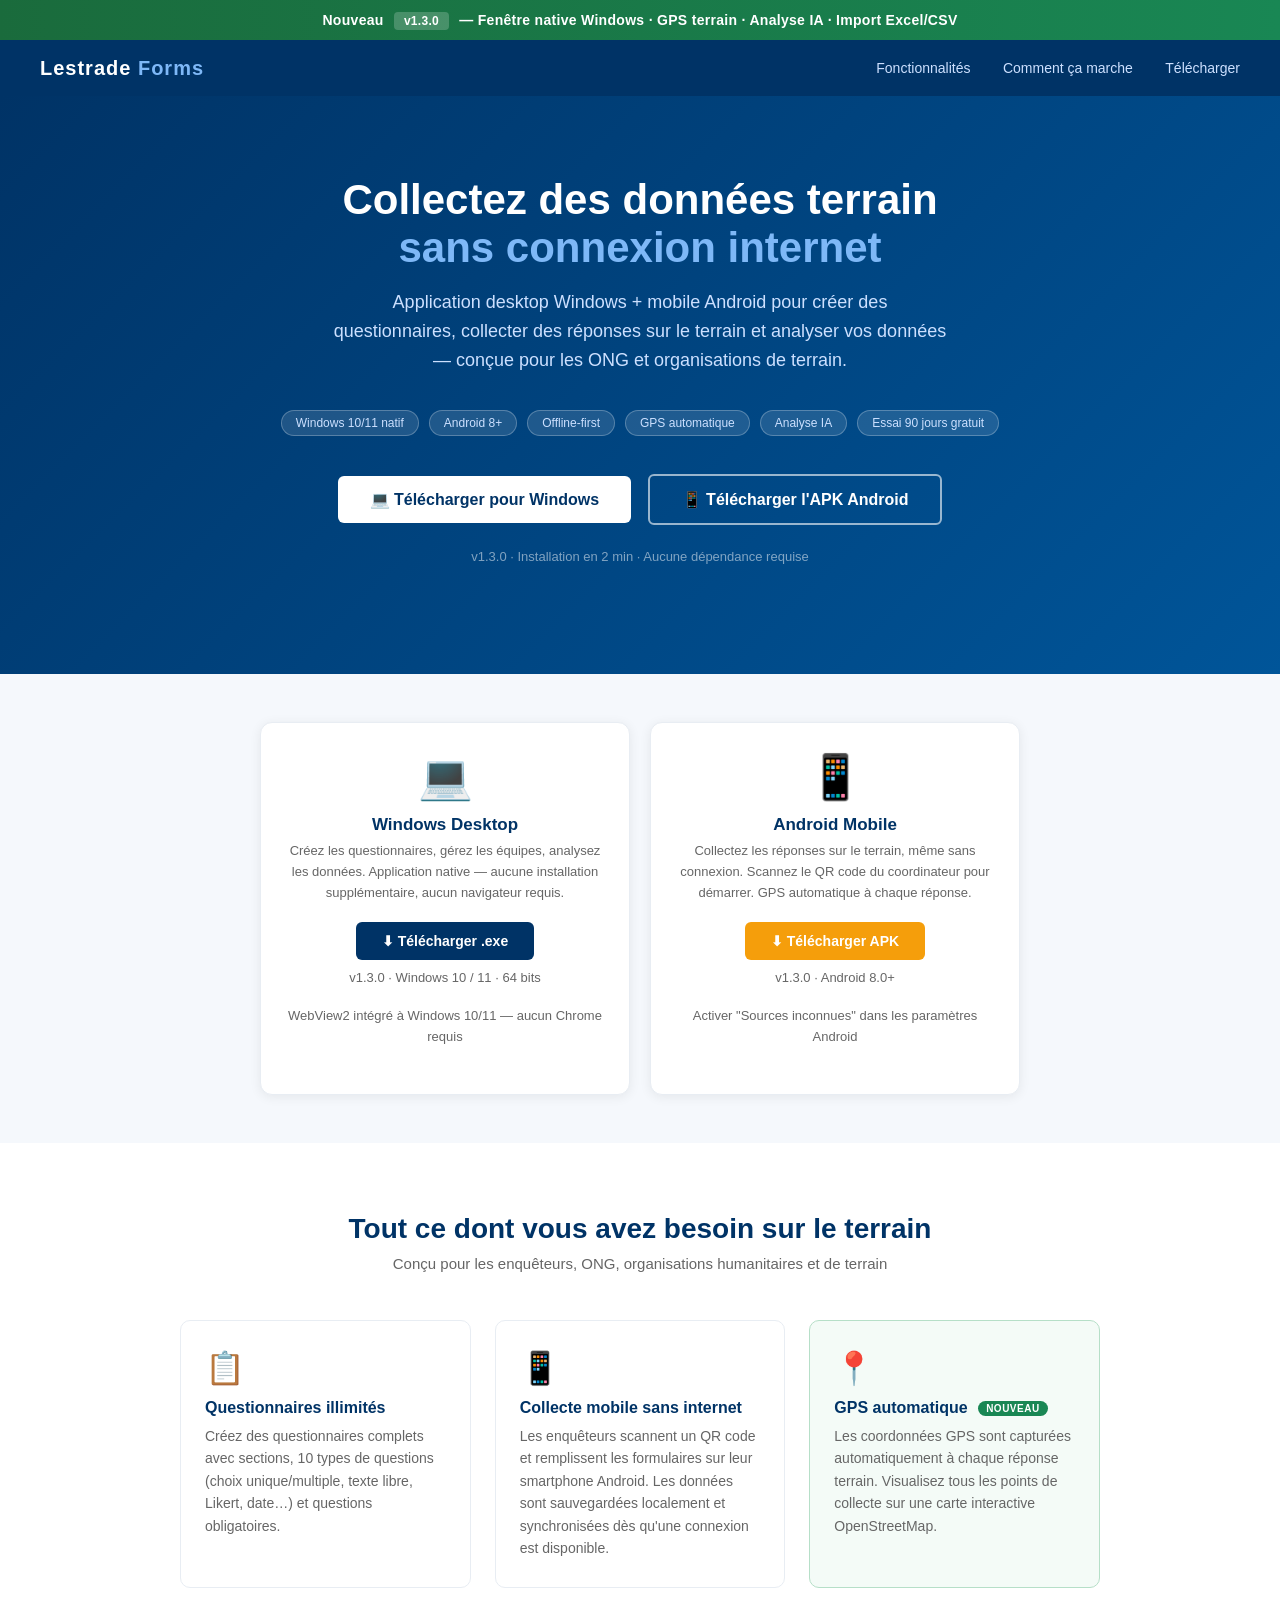
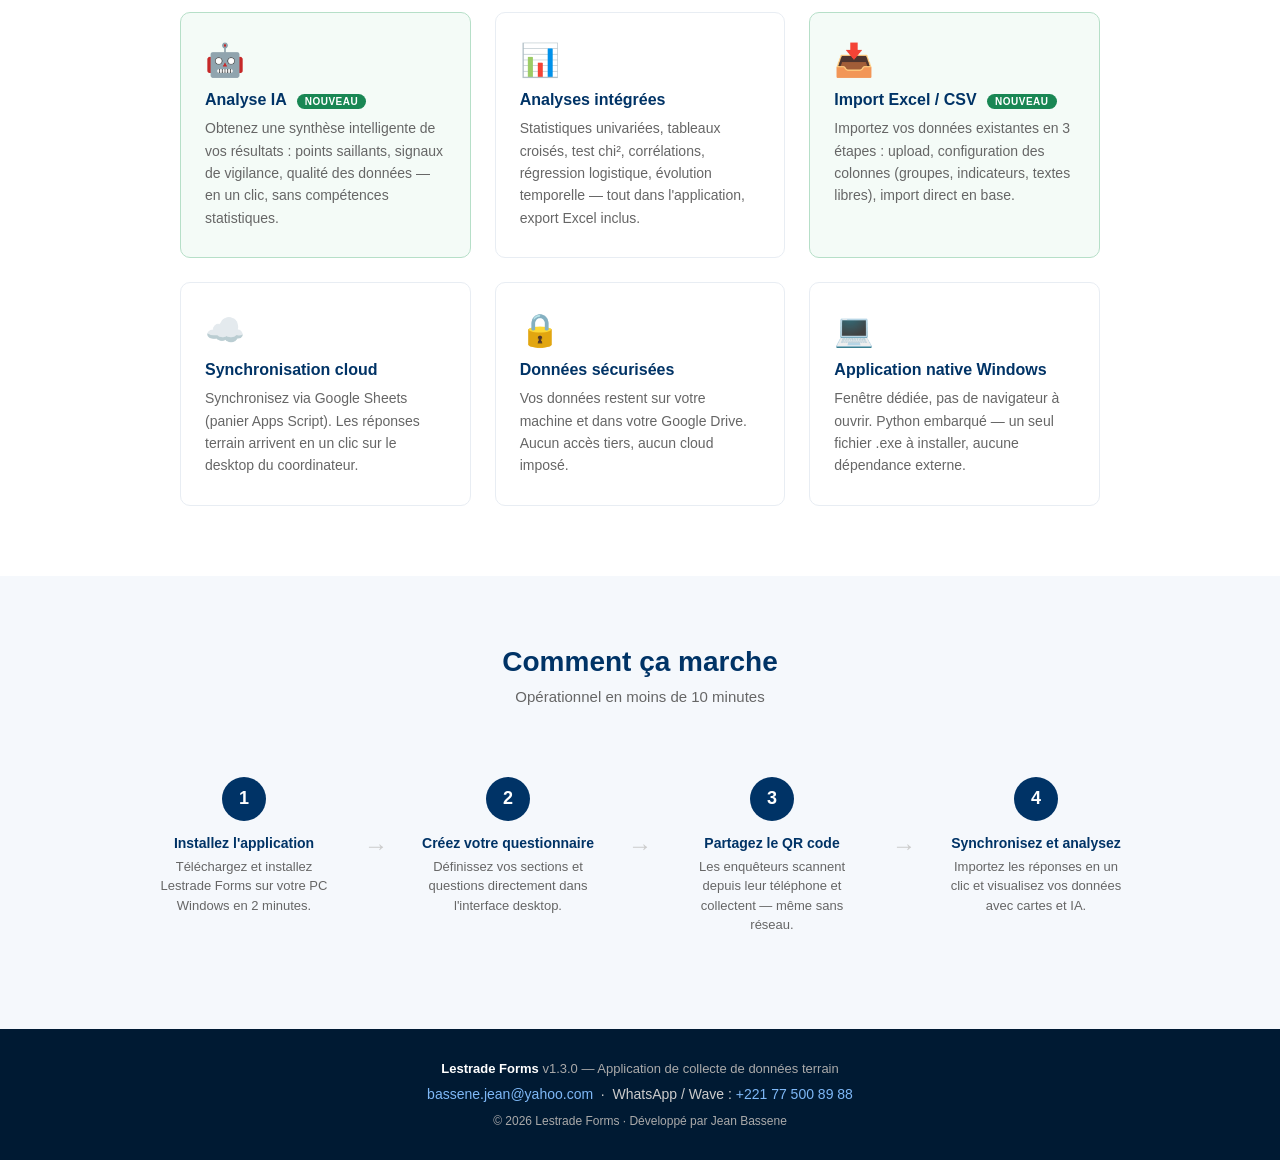
==== commit b86e44d6: "feat: retirer section tarifs et formulaire licence de la landing" ====
--- a/docs/index.html
+++ b/docs/index.html
@@ -355,9 +355,8 @@
   <div class="nav-brand">Lestrade<em> Forms</em></div>
   <div class="nav-links">
     <a href="#fonctionnalites">Fonctionnalités</a>
-    <a href="#tarifs">Tarifs</a>
     <a href="#comment">Comment ça marche</a>
-    <a href="#licence">Demander une licence</a>
+    <a href="#telechargement">Télécharger</a>
   </div>
 </nav>
 
@@ -379,7 +378,6 @@
   <a href="https://github.com/Jean-bassene/lestrade-forms/releases/download/v1.3.0/lestrade_forms_v1.3.0.apk" class="btn-hero outline">
     📱 Télécharger l'APK Android
   </a>
-  <a href="#licence" class="btn-hero outline" style="border-color:rgba(255,255,255,0.3);">Demander une licence</a>
   <p style="margin-top:16px; font-size:13px; color:rgba(255,255,255,0.5);">v1.3.0 · Installation en 2 min · Aucune dépendance requise</p>
 </div>
 
@@ -510,99 +508,6 @@
   </div>
 </div>
 
-<!-- TARIFS -->
-<div class="pricing-wrap" id="tarifs">
-  <div style="max-width:1000px; margin:0 auto;">
-    <h2 class="section-title" style="color:#003366;">Tarifs simples et transparents</h2>
-    <p class="section-sub">Commencez gratuitement, passez premium quand vous êtes prêt</p>
-    <div class="pricing-grid">
-
-      <div class="price-card">
-        <h3>Trial gratuit</h3>
-        <div class="price-amount">Gratuit</div>
-        <div class="price-eur">90 jours complets</div>
-        <ul>
-          <li>Toutes les fonctionnalités</li>
-          <li>Questionnaires illimités</li>
-          <li>Collecte mobile + GPS</li>
-          <li>Analyse IA incluse</li>
-          <li>Export CSV / Excel</li>
-          <li>Aucune carte bancaire requise</li>
-        </ul>
-        <a href="https://github.com/Jean-bassene/lestrade-forms/releases/latest" class="btn-price light">
-          Télécharger
-        </a>
-      </div>
-
-      <div class="price-card featured">
-        <div class="badge-pop">RECOMMANDÉ</div>
-        <h3>Licence Annuelle</h3>
-        <div class="price-amount">25 000 FCFA</div>
-        <div class="price-eur">~38 € / an</div>
-        <ul>
-          <li>Toutes les fonctionnalités</li>
-          <li>Mises à jour incluses</li>
-          <li>Support prioritaire</li>
-          <li>Renouvellement annuel</li>
-          <li>Paiement Wave / virement</li>
-        </ul>
-        <a href="#licence" class="btn-price">Demander une licence</a>
-      </div>
-
-      <div class="price-card">
-        <h3>Pack 5 Clés</h3>
-        <div class="price-amount">75 000 FCFA</div>
-        <div class="price-eur">~114 € — paiement unique</div>
-        <ul>
-          <li>5 clés indépendantes</li>
-          <li>Toutes les fonctionnalités</li>
-          <li>Sans renouvellement</li>
-          <li>Idéal bons de commande ONG</li>
-          <li>Paiement Wave / virement</li>
-        </ul>
-        <a href="#licence" class="btn-price">Demander une licence</a>
-      </div>
-
-    </div>
-    <p style="text-align:center; margin-top:24px; font-size:13px; color:#666;">
-      Paiement par Wave (+221 77 500 89 88) ou virement bancaire.
-      Reçu émis automatiquement après activation.
-    </p>
-  </div>
-</div>
-
-<!-- FORMULAIRE DEMANDE LICENCE -->
-<div class="form-wrap" id="licence">
-  <h2 class="section-title">Demander une licence</h2>
-  <p class="section-sub">Remplissez le formulaire — vous recevrez votre clé par email avec les instructions de paiement.</p>
-  <div class="form-box">
-    <form id="licence-form">
-      <div class="form-group">
-        <label>Nom / Organisation</label>
-        <input type="text" id="f-nom" placeholder="Ex : Jean Bassene / ONG Humanitaire" required />
-      </div>
-      <div class="form-group">
-        <label>Adresse email</label>
-        <input type="email" id="f-email" placeholder="votre@email.com" required />
-      </div>
-      <div class="form-group">
-        <label>Formule souhaitée</label>
-        <select id="f-formule">
-          <option value="annuel">Licence Annuelle — 25 000 FCFA (~38 €)</option>
-          <option value="permanent">Pack 5 Clés — 75 000 FCFA (~114 €)</option>
-        </select>
-      </div>
-      <button type="submit" class="btn-submit" id="btn-submit">
-        Demander ma licence →
-      </button>
-      <div class="form-msg" id="form-msg"></div>
-    </form>
-    <p style="margin-top:20px; font-size:12px; color:rgba(255,255,255,0.4); text-align:center;">
-      Vous recevrez votre clé inactive par email sous quelques minutes.<br>
-      L'activation se fait après réception du paiement Wave.
-    </p>
-  </div>
-</div>
 
 <!-- FOOTER -->
 <footer>
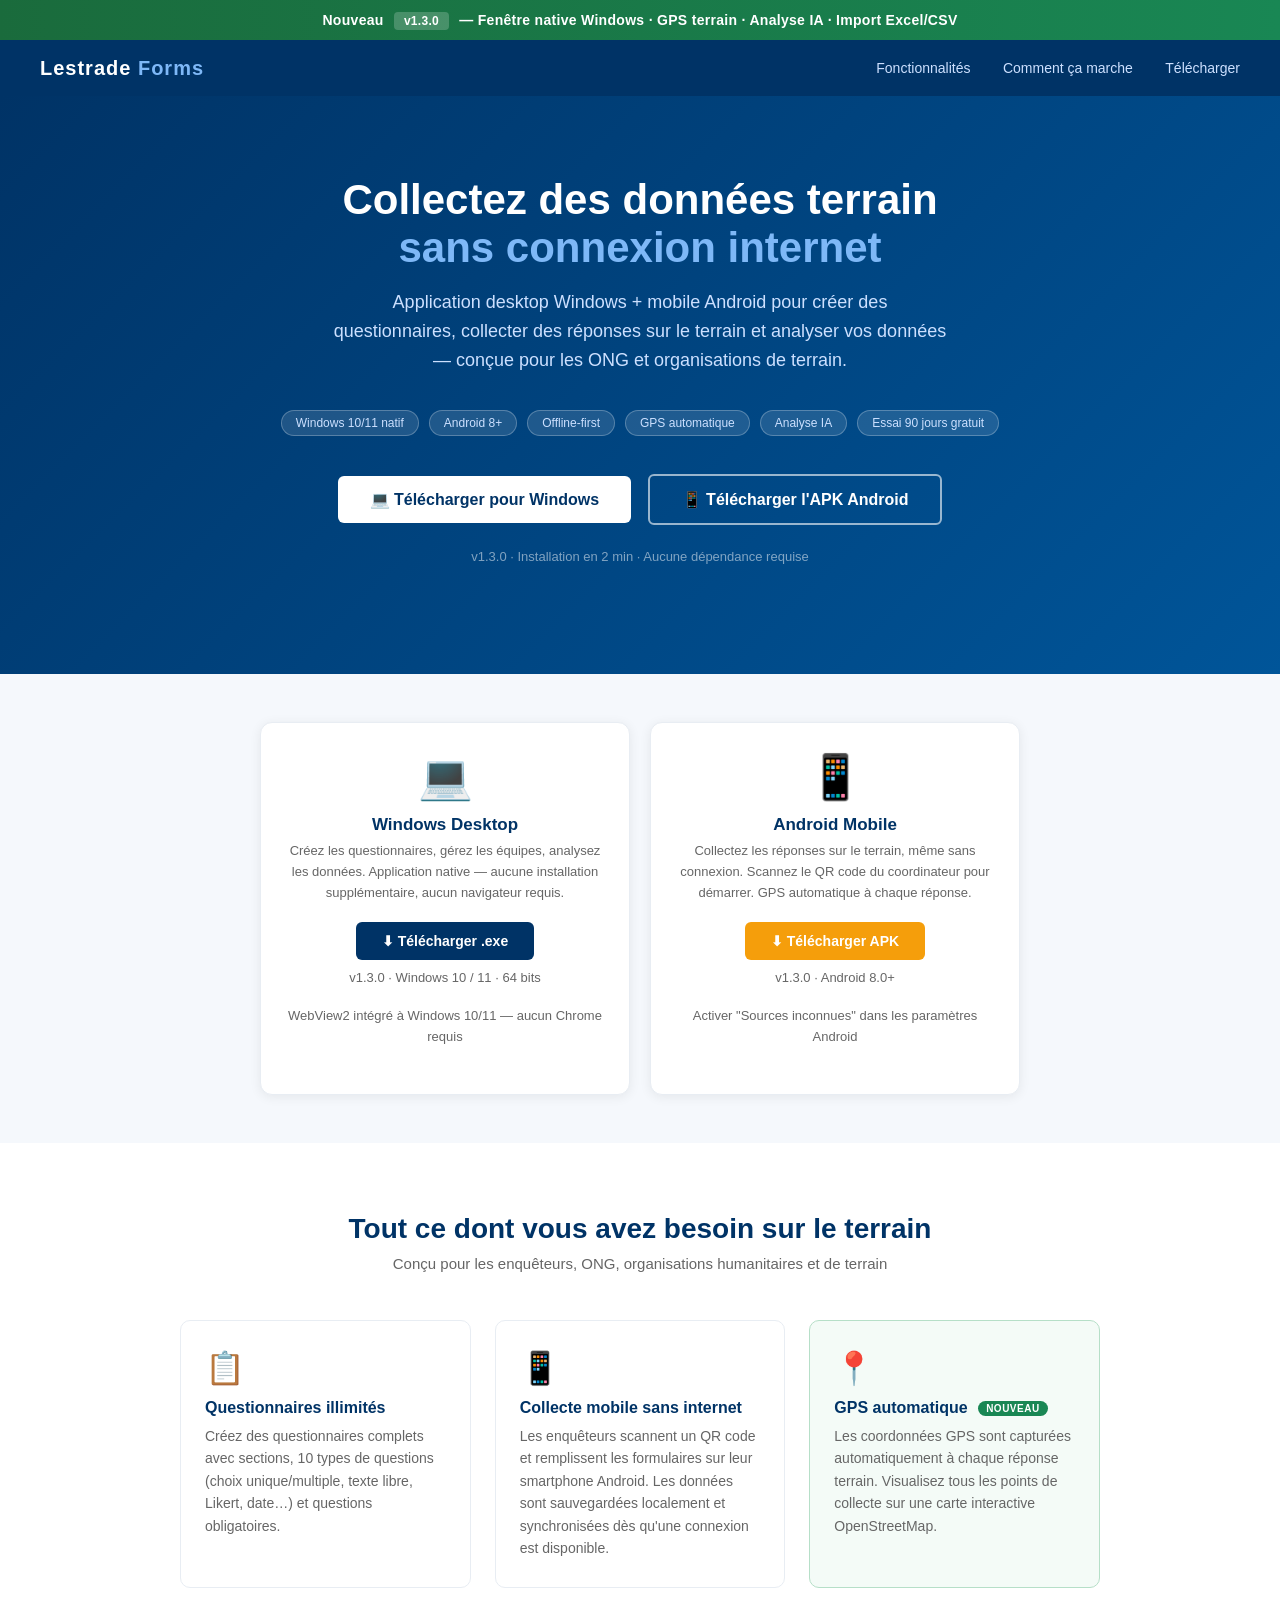
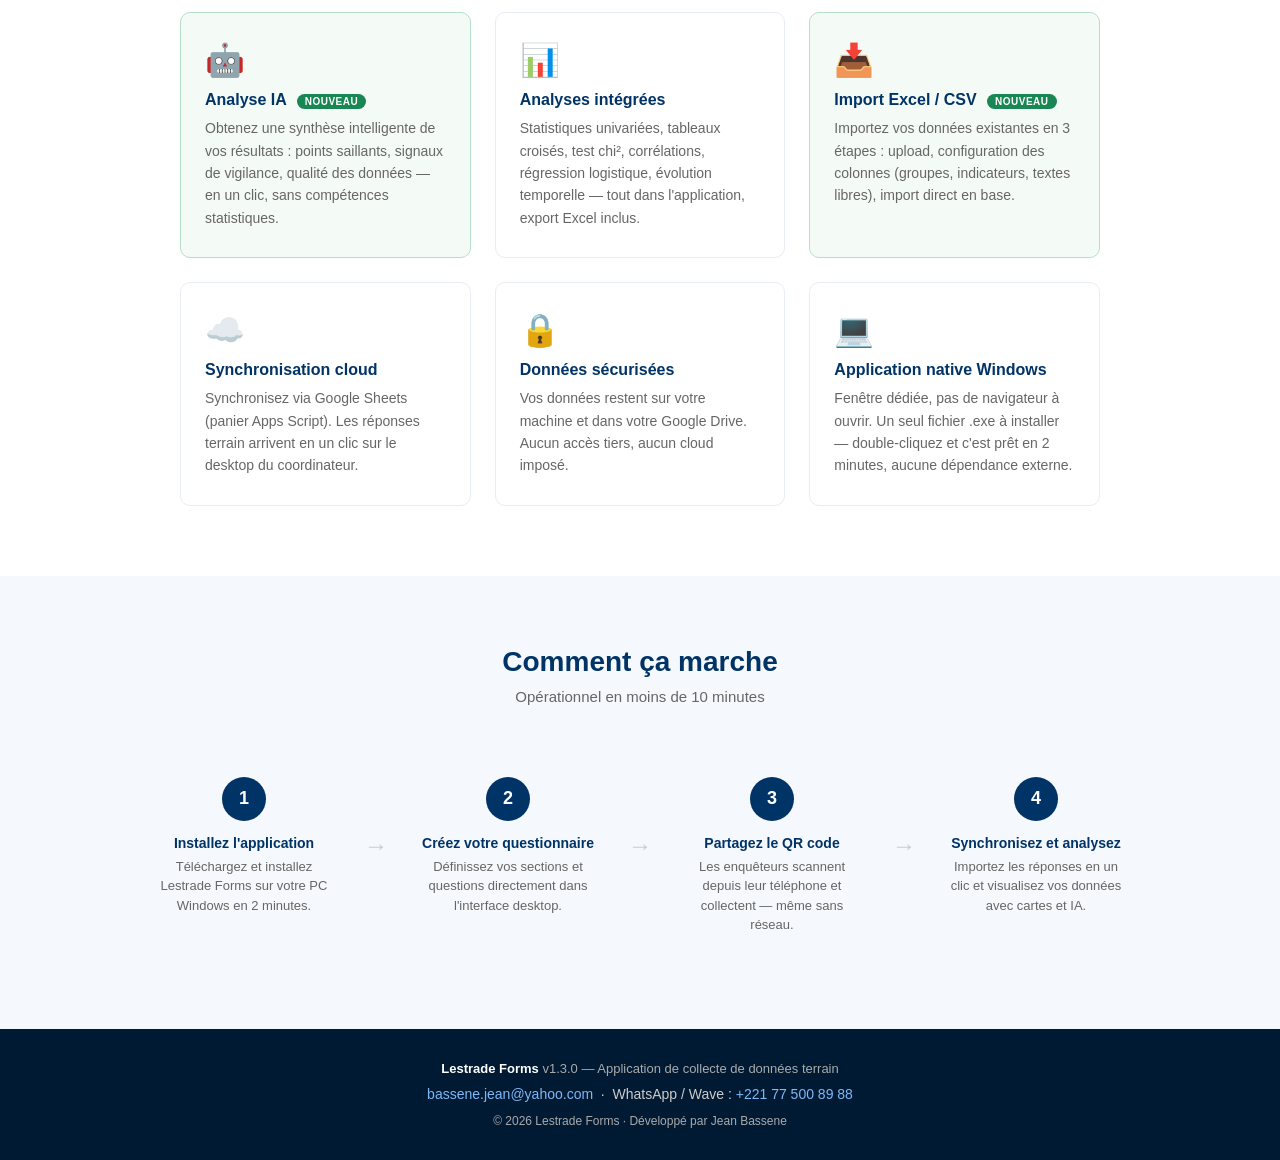
==== commit 8db58849: "fix: analytics complétude + Likert parsing + scipy/statsmodels dans bundle - analytics.py : complétu" ====
--- a/docs/index.html
+++ b/docs/index.html
@@ -469,7 +469,7 @@
     <div class="feature-card">
       <div class="feature-icon">💻</div>
       <h3>Application native Windows</h3>
-      <p>Fenêtre dédiée, pas de navigateur à ouvrir. Python embarqué — un seul fichier .exe à installer, aucune dépendance externe.</p>
+      <p>Fenêtre dédiée, pas de navigateur à ouvrir. Un seul fichier .exe à installer — double-cliquez et c'est prêt en 2 minutes, aucune dépendance externe.</p>
     </div>
 
   </div>
@@ -522,49 +522,5 @@
   </div>
 </footer>
 
-<script>
-  var PANIER_URL = "https://script.google.com/macros/s/AKfycbxJQx5p3EnMPvB_fLt9ZiQnlM3c_DMMt3ghiZtHB4SgyYpXBVi6Y2XDl-l4irYPlB91/exec";
-
-  document.getElementById("licence-form").addEventListener("submit", function(e) {
-    e.preventDefault();
-
-    var nom     = document.getElementById("f-nom").value.trim();
-    var email   = document.getElementById("f-email").value.trim();
-    var formule = document.getElementById("f-formule").value;
-    var btn     = document.getElementById("btn-submit");
-    var msg     = document.getElementById("form-msg");
-
-    btn.disabled    = true;
-    btn.textContent = "Envoi en cours...";
-    msg.style.display = "none";
-
-    var params = new URLSearchParams({
-      action:  "request_licence",
-      nom:     nom,
-      email:   email,
-      formule: formule
-    });
-
-    fetch(PANIER_URL + "?" + params.toString(), {
-      method: "GET",
-      mode:   "no-cors"
-    })
-    .then(function() {
-      msg.className       = "form-msg success";
-      msg.textContent     = "✓ Demande envoyée ! Vérifiez votre email dans quelques minutes (y compris les spams).";
-      msg.style.display   = "block";
-      btn.textContent     = "Demande envoyée ✓";
-      document.getElementById("f-nom").value   = "";
-      document.getElementById("f-email").value = "";
-    })
-    .catch(function() {
-      msg.className     = "form-msg error";
-      msg.textContent   = "Erreur réseau. Contactez-nous directement : bassene.jean@yahoo.com";
-      msg.style.display = "block";
-      btn.disabled      = false;
-      btn.textContent   = "Demander ma licence →";
-    });
-  });
-</script>
 </body>
 </html>
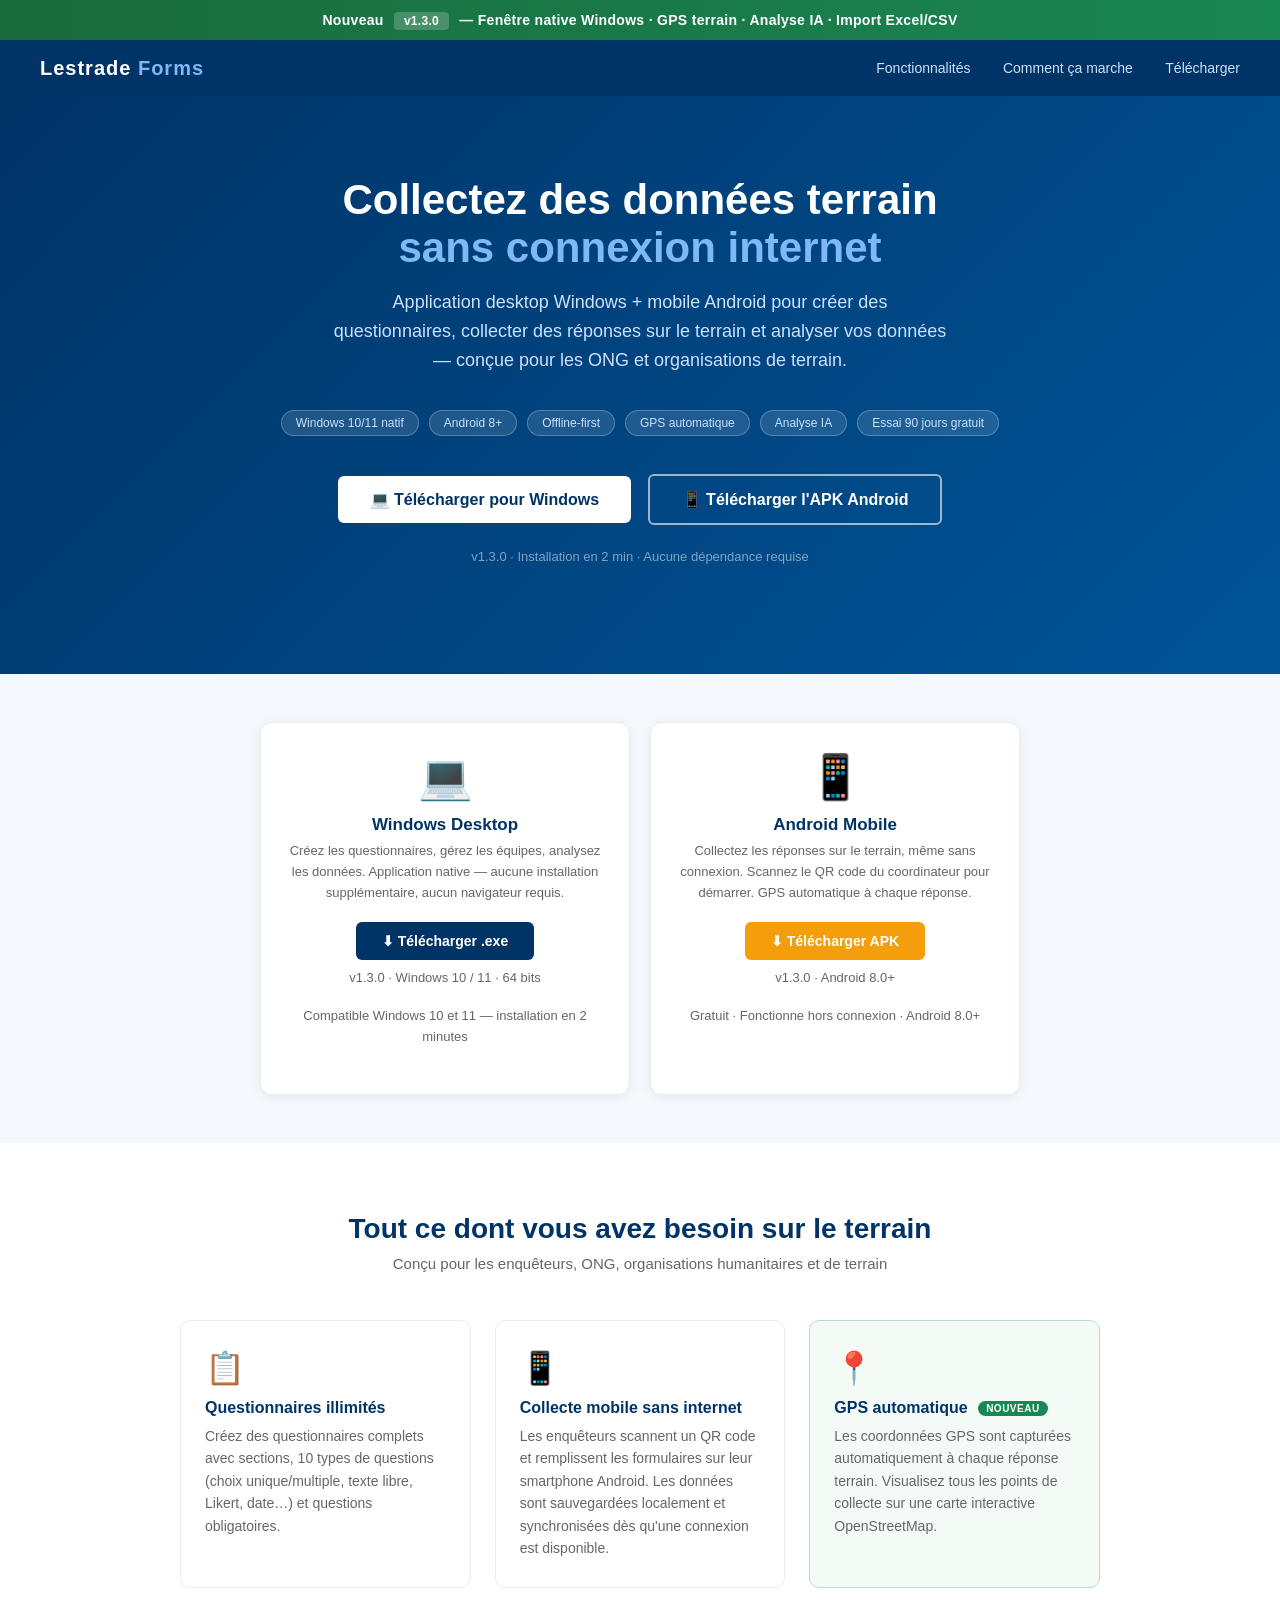
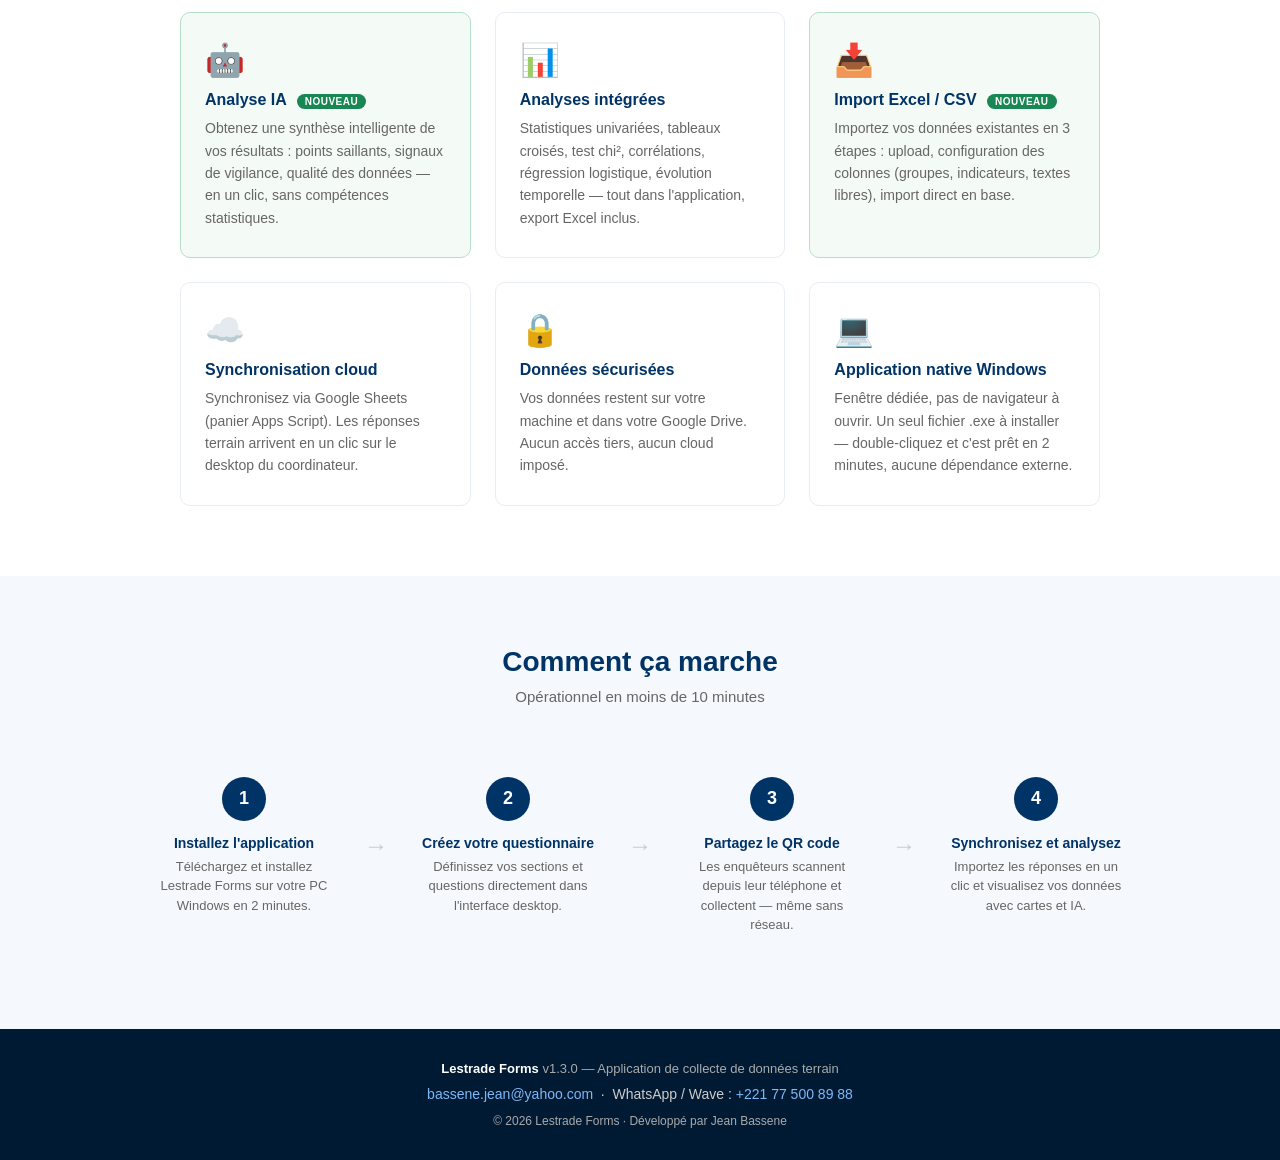
==== commit 1050d868: "chore: landing page — retrait mentions techniques (WebView2, Sources inconnues) Co-Authored-By: Clau" ====
--- a/docs/index.html
+++ b/docs/index.html
@@ -394,7 +394,7 @@
         ⬇ Télécharger .exe
       </a>
       <p class="dl-version">v1.3.0 · Windows 10 / 11 · 64 bits</p>
-      <p class="dl-note">WebView2 intégré à Windows 10/11 — aucun Chrome requis</p>
+      <p class="dl-note">Compatible Windows 10 et 11 — installation en 2 minutes</p>
     </div>
 
     <div class="dl-card">
@@ -406,7 +406,7 @@
         ⬇ Télécharger APK
       </a>
       <p class="dl-version">v1.3.0 · Android 8.0+</p>
-      <p class="dl-note">Activer "Sources inconnues" dans les paramètres Android</p>
+      <p class="dl-note">Gratuit · Fonctionne hors connexion · Android 8.0+</p>
     </div>
 
   </div>
